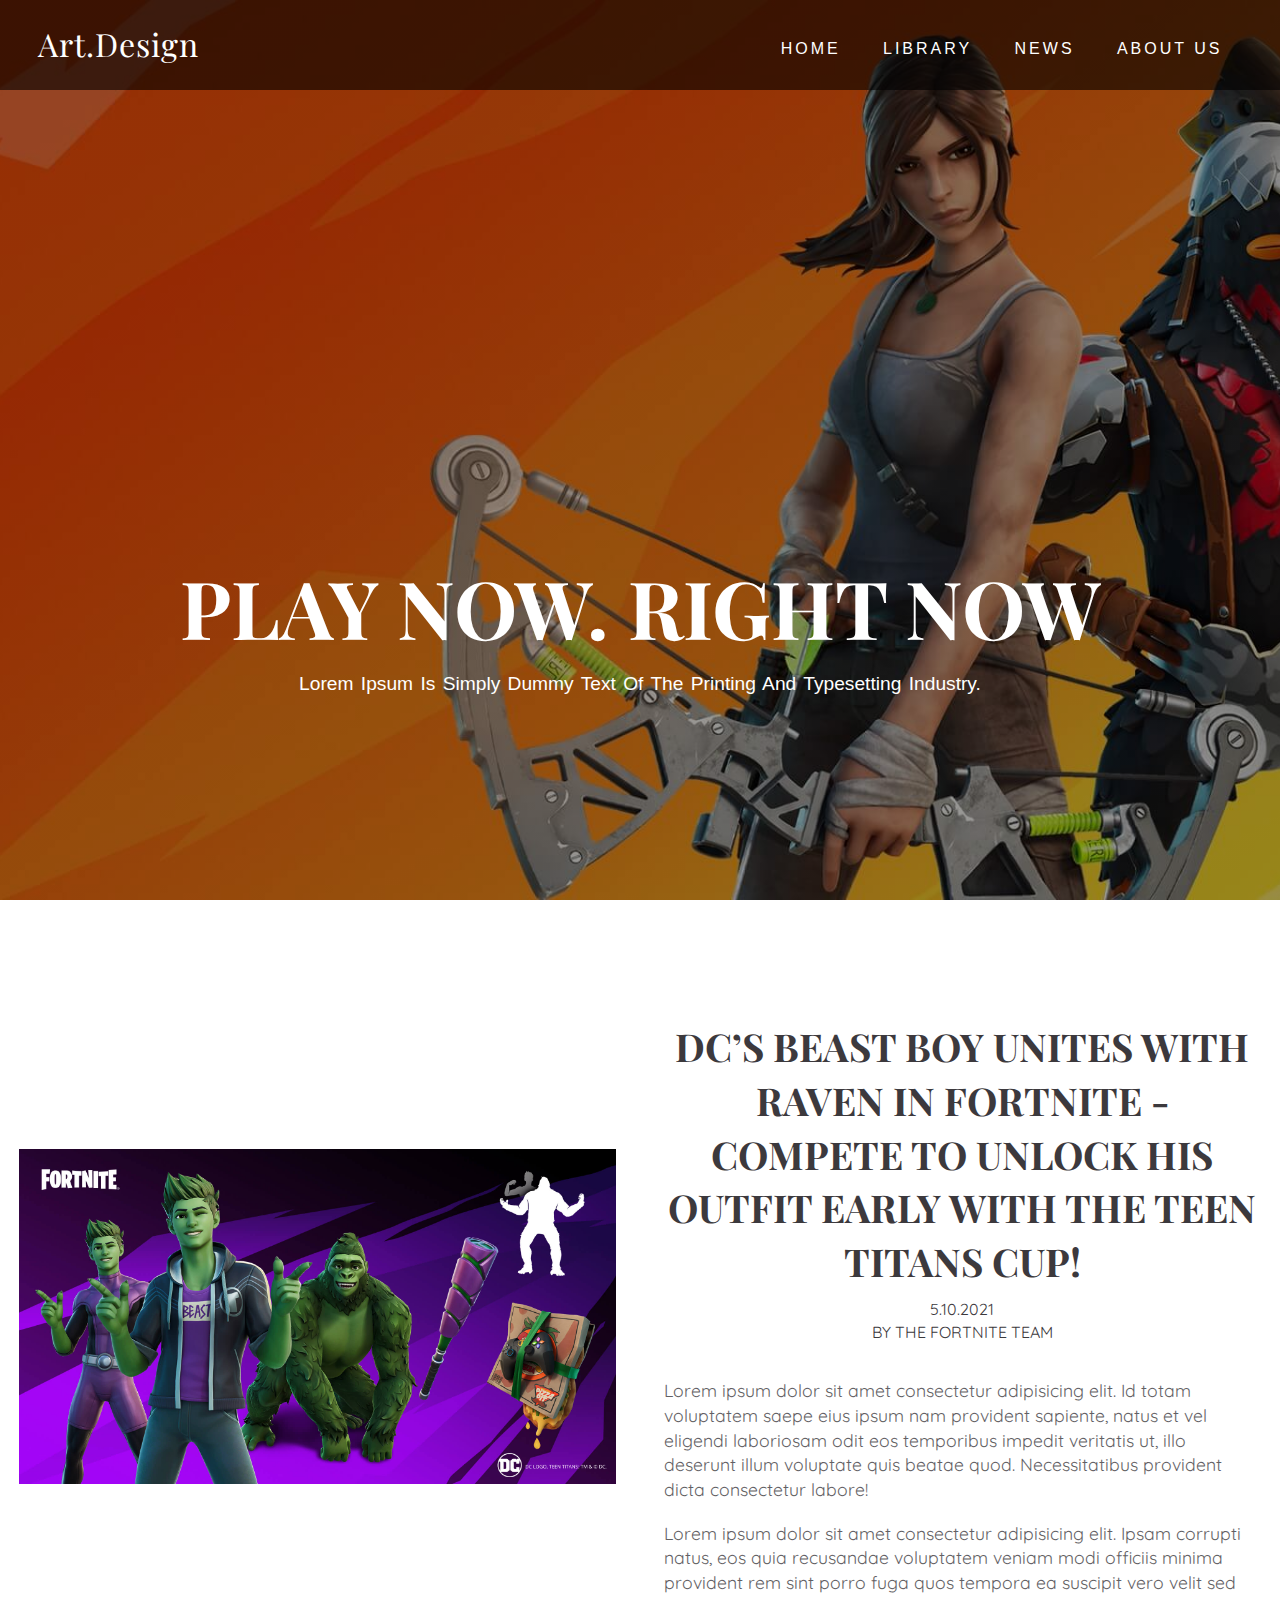
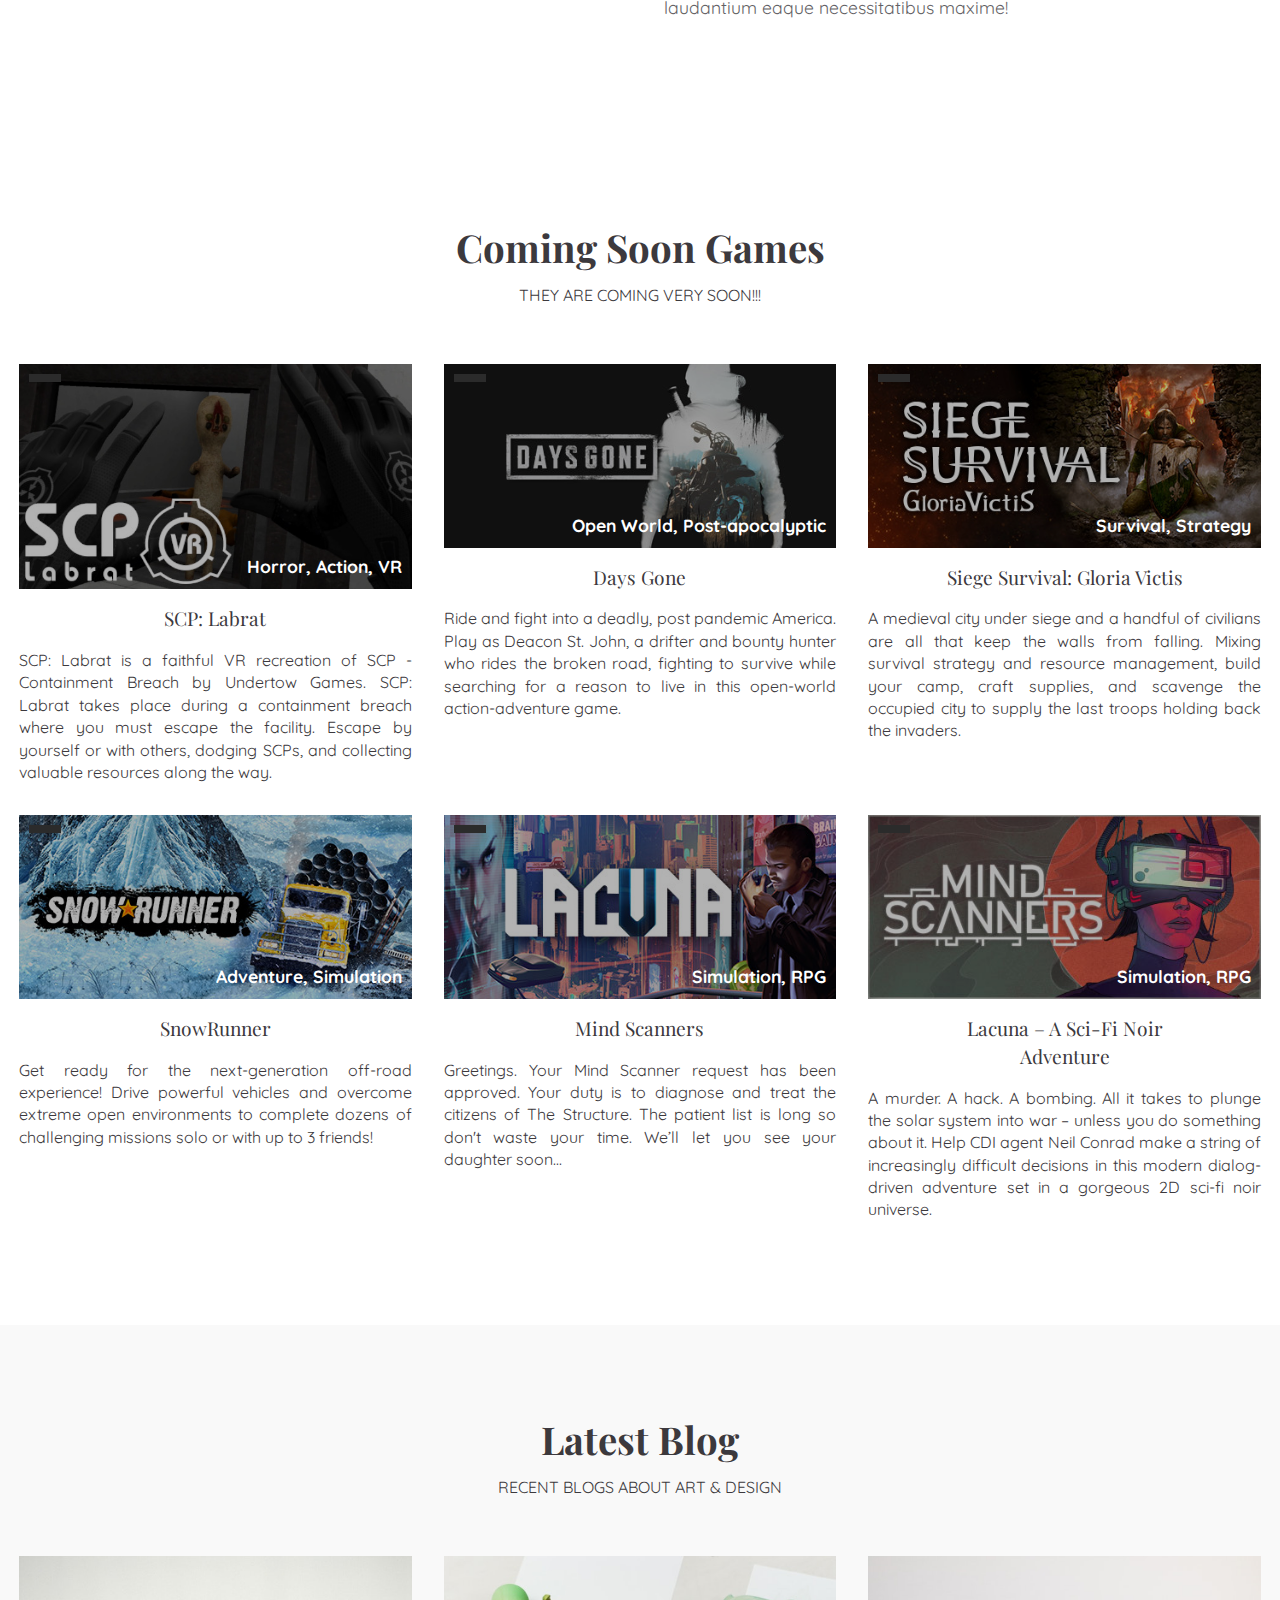
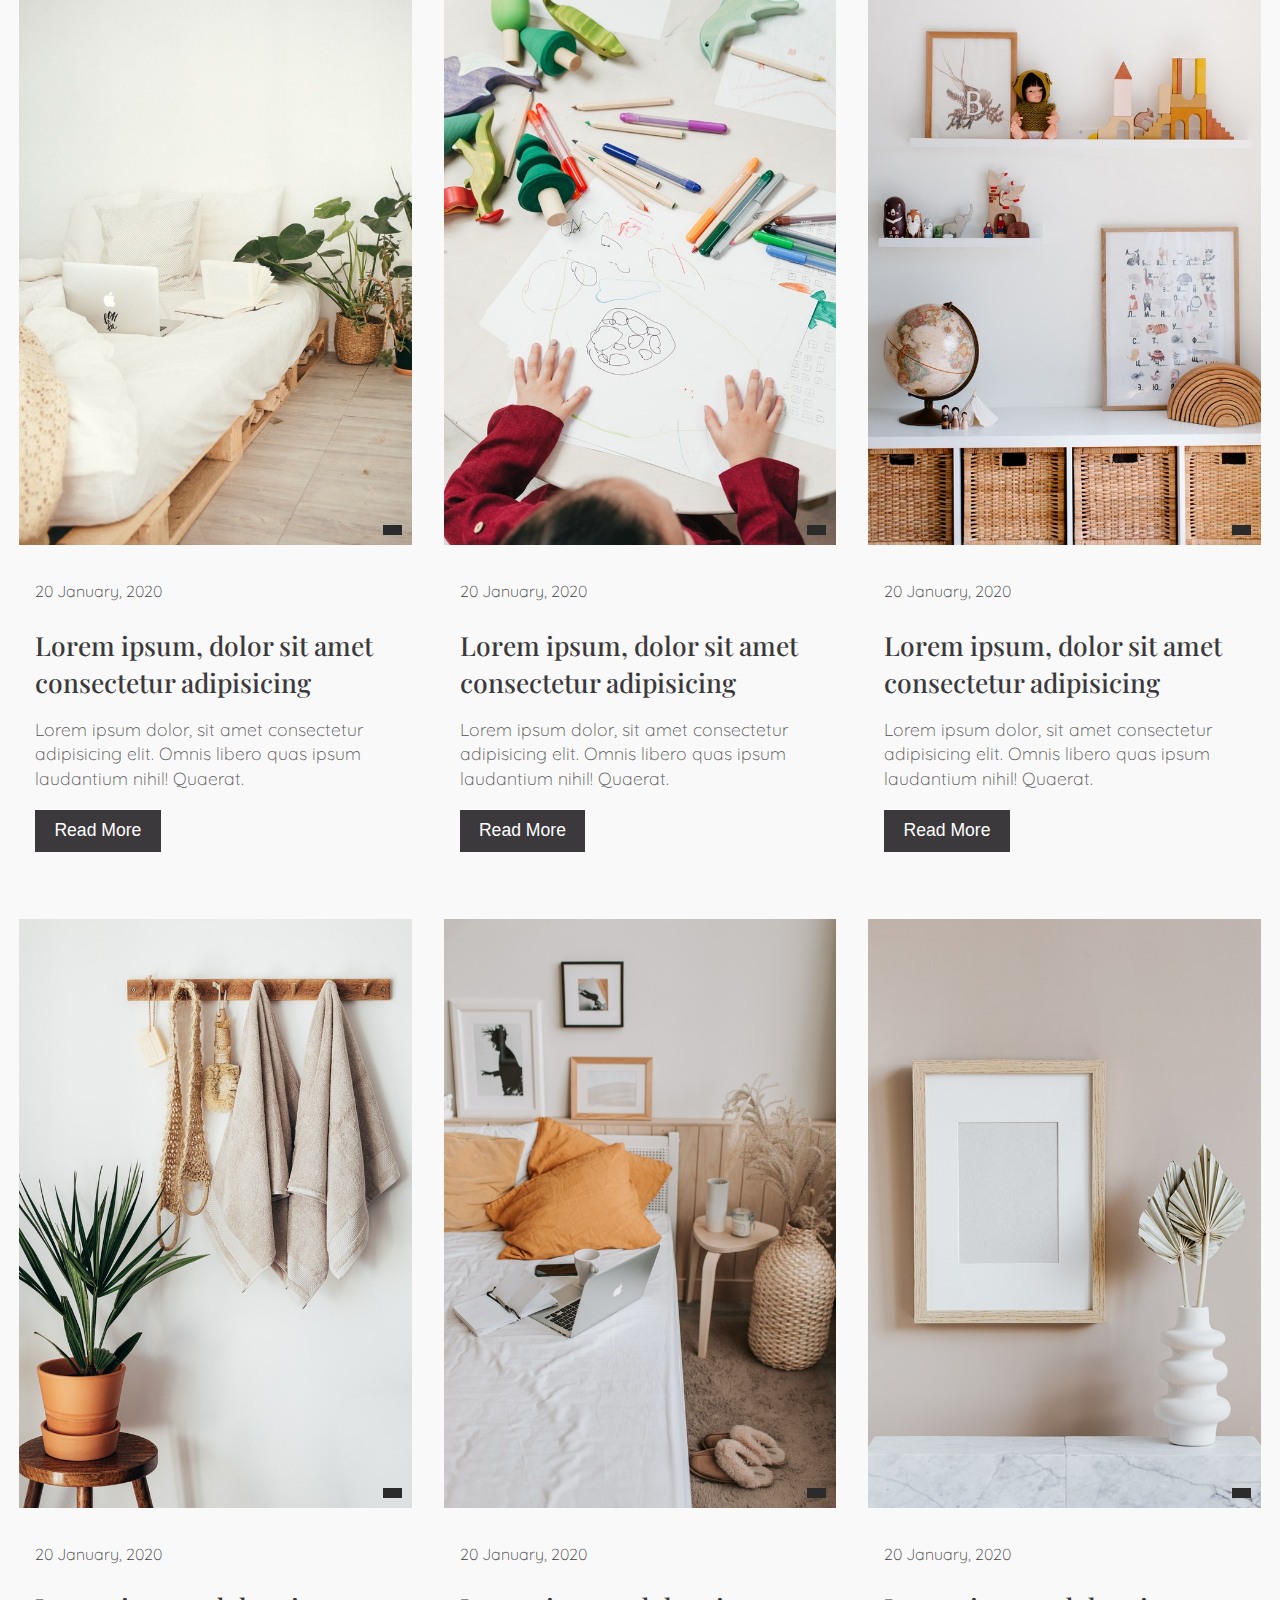
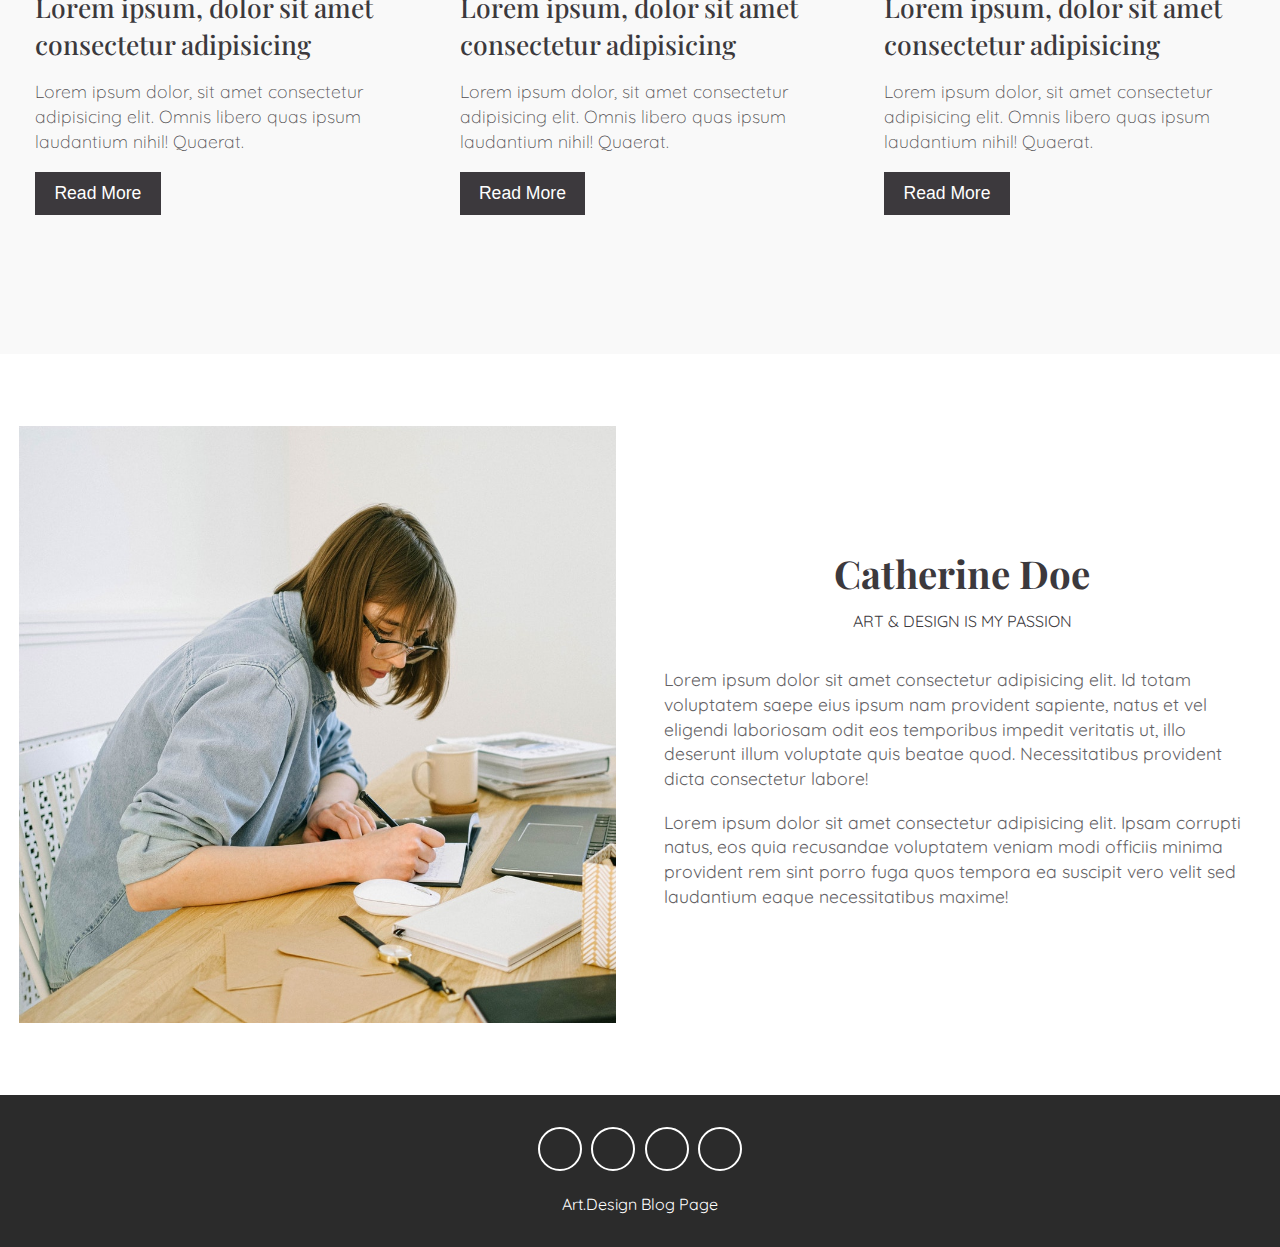
==== index.html @ 9429e2fc "first" ====
<!DOCTYPE html>
<html>

<head>
    <meta charset="utf-8">
    <meta http-equiv="X-UA-Compatible" content="IE=edge">
    <title>STIM - Home Of Gamer</title>
    <meta name="viewport" content="width=device-width, initial-scale=1">
    <!-- Font awesome icon -->
    <link rel="stylesheet" href="https://cdnjs.cloudflare.com/ajax/libs/font-awesome/5.15.1/css/all.min.css" integrity="sha512-+4zCK9k+qNFUR5X+cKL9EIR+ZOhtIloNl9GIKS57V1MyNsYpYcUrUeQc9vNfzsWfV28IaLL3i96P9sdNyeRssA==" crossorigin="anonymous" />
    <link rel="stylesheet" href="css/style.css">
</head>

<body>

    <!-- HEADER START -->
    <header>
        <nav class="navbar">
            <div class="container">
                <a href="index.html" class="navbar-brand">Art.Design</a>
                <div class="navbar-nav">
                    <a href="/index.html">home</a>
                    <a href="/library.html">library</a>
                    <a href="/news.html">news</a>
                    <a href="/aboutus.html">about us</a>
                </div>
            </div>
        </nav>
        <div class="banner">
            <div class="container">
                <h1 class="banner-title">
                    PLAY NOW. RIGHT NOW
                </h1>
                <p>Lorem Ipsum is simply dummy text of the printing and typesetting industry. </p>
                <!-- <form>
                    <input type="text" class="search-input" placeholder="find your food . . .">
                    <button type="submit" class="search-btn">
              <i class = "fas fa-search"></i>
            </button>
                </form> -->
            </div>
        </div>
    </header>
    <!-- HEADER START -->

    <!-- MAIN EVENT START -->
    <section class="about" id="about">
        <div class="container">
            <div class="about-content">
                <div>
                    <img src="assets/images/fortnite1.jpg" alt="">
                </div>
                <div class="about-text">
                    <div class="title">
                        <h2>DC’S BEAST BOY UNITES WITH RAVEN IN FORTNITE - COMPETE TO UNLOCK HIS OUTFIT EARLY WITH THE TEEN TITANS CUP!</h2>
                        <p>5.10.2021 <br> By The Fortnite Team</p>
                    </div>
                    <p>Lorem ipsum dolor sit amet consectetur adipisicing elit. Id totam voluptatem saepe eius ipsum nam provident sapiente, natus et vel eligendi laboriosam odit eos temporibus impedit veritatis ut, illo deserunt illum voluptate quis beatae
                        quod. Necessitatibus provident dicta consectetur labore!</p>
                    <p>Lorem ipsum dolor sit amet consectetur adipisicing elit. Ipsam corrupti natus, eos quia recusandae voluptatem veniam modi officiis minima provident rem sint porro fuga quos tempora ea suscipit vero velit sed laudantium eaque necessitatibus
                        maxime!
                    </p>
                </div>
            </div>
        </div>
    </section>
    <!-- MAIN EVENT END-->


    <!-- design -->
    <section class="design" id="design">
        <div class="container">
            <div class="title">
                <h2>Coming Soon Games</h2>
                <p>They are coming very soon!!!</p>
            </div>

            <div class="design-content">
                <!-- item -->
                <div class="design-item">
                    <div class="design-img">
                        <img src="assets/images/coming1.jpg" alt="">
                        <span> </span>
                        <span>Horror, Action, VR</span>
                    </div>
                    <div class="design-title">
                        <a href="#">SCP: Labrat</a>
                    </div>
                    <div class="design-description">
                        <p>SCP: Labrat is a faithful VR recreation of SCP - Containment Breach by Undertow Games. SCP: Labrat takes place during a containment breach where you must escape the facility. Escape by yourself or with others, dodging SCPs, and
                            collecting valuable resources along the way.</p>
                    </div>
                </div>
                <!-- end of item -->
                <!-- item -->
                <div class="design-item">
                    <div class="design-img">
                        <img src="assets/images/coming2.jpg" alt="">
                        <span></span>
                        <span>Open World, Post-apocalyptic</span>
                    </div>
                    <div class="design-title">
                        <a href="#">Days Gone</a>
                    </div>
                    <div class="design-description">
                        <p>Ride and fight into a deadly, post pandemic America. Play as Deacon St. John, a drifter and bounty hunter who rides the broken road, fighting to survive while searching for a reason to live in this open-world action-adventure game.</p>
                    </div>
                </div>
                <!-- end of item -->
                <!-- item -->
                <div class="design-item">
                    <div class="design-img">
                        <img src="assets/images/coming3.jpg" alt="">
                        <span></span>
                        <span>Survival, Strategy</span>
                    </div>
                    <div class="design-title">
                        <a href="#">Siege Survival: Gloria Victis</a>
                    </div>
                    <div class="design-description">
                        <p>A medieval city under siege and a handful of civilians are all that keep the walls from falling. Mixing survival strategy and resource management, build your camp, craft supplies, and scavenge the occupied city to supply the last
                            troops holding back the invaders.</p>
                    </div>
                </div>
                <!-- end of item -->
                <!-- item -->
                <div class="design-item">
                    <div class="design-img">
                        <img src="assets/images/coming4.jpg" alt="">
                        <span></span>
                        <span>Adventure, Simulation</span>
                    </div>
                    <div class="design-title">
                        <a href="#">SnowRunner</a>
                    </div>
                    <div class="design-description">
                        <p>Get ready for the next-generation off-road experience! Drive powerful vehicles and overcome extreme open environments to complete dozens of challenging missions solo or with up to 3 friends!</p>
                    </div>
                </div>
                <!-- end of item -->
                <!-- item -->
                <div class="design-item">
                    <div class="design-img">
                        <img src="assets/images/coming5.jpg" alt="">
                        <span></span>
                        <span>Simulation, RPG</span>
                    </div>
                    <div class="design-title">
                        <a href="#">Mind Scanners</a>
                    </div>
                    <div class="design-description">
                        <p>Greetings. Your Mind Scanner request has been approved. Your duty is to diagnose and treat the citizens of The Structure. The patient list is long so don't waste your time. We’ll let you see your daughter soon...</p>
                    </div>
                </div>
                <!-- end of item -->
                <!-- item -->
                <div class="design-item">
                    <div class="design-img">
                        <img src="assets/images/coming6.jpg" alt="">
                        <span></span>
                        <span>Simulation, RPG</span>
                    </div>
                    <div class="design-title">
                        <a href="#">Lacuna – A Sci-Fi Noir Adventure</a>
                    </div>
                    <div class="design-description">
                        <p>
                            A murder. A hack. A bombing. All it takes to plunge the solar system into war – unless you do something about it. Help CDI agent Neil Conrad make a string of increasingly difficult decisions in this modern dialog-driven adventure set in a gorgeous 2D
                            sci-fi noir universe.
                        </p>
                    </div>
                </div>
                <!-- end of item -->
            </div>
        </div>
    </section>
    <!-- end of design -->


    <!-- blog -->
    <section class="blog" id="blog">
        <div class="container">
            <div class="title">
                <h2>Latest Blog</h2>
                <p>recent blogs about art & design</p>
            </div>
            <div class="blog-content">
                <!-- item -->
                <div class="blog-item">
                    <div class="blog-img">
                        <img src="assets/images/blog-p-1.jpg" alt="">
                        <span><i class = "far fa-heart"></i></span>
                    </div>
                    <div class="blog-text">
                        <span>20 January, 2020</span>
                        <h2>Lorem ipsum, dolor sit amet consectetur adipisicing</h2>
                        <p>Lorem ipsum dolor, sit amet consectetur adipisicing elit. Omnis libero quas ipsum laudantium nihil! Quaerat.</p>
                        <a href="#">Read More</a>
                    </div>
                </div>
                <!-- end of item -->
                <!-- item -->
                <div class="blog-item">
                    <div class="blog-img">
                        <img src="assets/images/blog-p-2.jpg" alt="">
                        <span><i class = "far fa-heart"></i></span>
                    </div>
                    <div class="blog-text">
                        <span>20 January, 2020</span>
                        <h2>Lorem ipsum, dolor sit amet consectetur adipisicing</h2>
                        <p>Lorem ipsum dolor, sit amet consectetur adipisicing elit. Omnis libero quas ipsum laudantium nihil! Quaerat.</p>
                        <a href="#">Read More</a>
                    </div>
                </div>
                <!-- end of item -->
                <!-- item -->
                <div class="blog-item">
                    <div class="blog-img">
                        <img src="assets/images/blog-p-3.jpg" alt="">
                        <span><i class = "far fa-heart"></i></span>
                    </div>
                    <div class="blog-text">
                        <span>20 January, 2020</span>
                        <h2>Lorem ipsum, dolor sit amet consectetur adipisicing</h2>
                        <p>Lorem ipsum dolor, sit amet consectetur adipisicing elit. Omnis libero quas ipsum laudantium nihil! Quaerat.</p>
                        <a href="#">Read More</a>
                    </div>
                </div>
                <!-- end of item -->
                <!-- item -->
                <div class="blog-item">
                    <div class="blog-img">
                        <img src="assets/images/blog-p-4.jpg" alt="">
                        <span><i class = "far fa-heart"></i></span>
                    </div>
                    <div class="blog-text">
                        <span>20 January, 2020</span>
                        <h2>Lorem ipsum, dolor sit amet consectetur adipisicing</h2>
                        <p>Lorem ipsum dolor, sit amet consectetur adipisicing elit. Omnis libero quas ipsum laudantium nihil! Quaerat.</p>
                        <a href="#">Read More</a>
                    </div>
                </div>
                <!-- end of item -->
                <!-- item -->
                <div class="blog-item">
                    <div class="blog-img">
                        <img src="assets/images/blog-p-5.jpg" alt="">
                        <span><i class = "far fa-heart"></i></span>
                    </div>
                    <div class="blog-text">
                        <span>20 January, 2020</span>
                        <h2>Lorem ipsum, dolor sit amet consectetur adipisicing</h2>
                        <p>Lorem ipsum dolor, sit amet consectetur adipisicing elit. Omnis libero quas ipsum laudantium nihil! Quaerat.</p>
                        <a href="#">Read More</a>
                    </div>
                </div>
                <!-- end of item -->
                <!-- item -->
                <div class="blog-item">
                    <div class="blog-img">
                        <img src="assets/images/blog-p-6.jpg" alt="">
                        <span><i class = "far fa-heart"></i></span>
                    </div>
                    <div class="blog-text">
                        <span>20 January, 2020</span>
                        <h2>Lorem ipsum, dolor sit amet consectetur adipisicing</h2>
                        <p>Lorem ipsum dolor, sit amet consectetur adipisicing elit. Omnis libero quas ipsum laudantium nihil! Quaerat.</p>
                        <a href="#">Read More</a>
                    </div>
                </div>
                <!-- end of item -->
            </div>
        </div>
    </section>
    <!-- end of blog -->

    <!-- about -->
    <section class="about" id="about">
        <div class="container">
            <div class="about-content">
                <div>
                    <img src="assets/images/about-bg.jpg" alt="">
                </div>
                <div class="about-text">
                    <div class="title">
                        <h2>Catherine Doe</h2>
                        <p>art & design is my passion</p>
                    </div>
                    <p>Lorem ipsum dolor sit amet consectetur adipisicing elit. Id totam voluptatem saepe eius ipsum nam provident sapiente, natus et vel eligendi laboriosam odit eos temporibus impedit veritatis ut, illo deserunt illum voluptate quis beatae
                        quod. Necessitatibus provident dicta consectetur labore!</p>
                    <p>Lorem ipsum dolor sit amet consectetur adipisicing elit. Ipsam corrupti natus, eos quia recusandae voluptatem veniam modi officiis minima provident rem sint porro fuga quos tempora ea suscipit vero velit sed laudantium eaque necessitatibus
                        maxime!
                    </p>
                </div>
            </div>
        </div>
    </section>
    <!-- end of about -->

    <!-- footer -->
    <footer>
        <div class="social-links">
            <a href="#"><i class = "fab fa-facebook-f"></i></a>
            <a href="#"><i class = "fab fa-twitter"></i></a>
            <a href="#"><i class = "fab fa-instagram"></i></a>
            <a href="#"><i class = "fab fa-pinterest"></i></a>
        </div>
        <span>Art.Design Blog Page</span>
    </footer>
    <!-- end of footer -->


</body>

</html>
---- css/style.css ----
@import url('https://fonts.googleapis.com/css2?family=Playfair+Display:wght@500;600;700;800;900&family=Quicksand:wght@300;400;500;600;700&display=swap');
:root {
    --Playfair: 'Playfair Display', serif;
    --Quicksand: 'Quicksand', sans-serif;
    --Roboto: 'Roboto', sans-serif;
    --dark: #3c393d;
    --exDark: #2b2b2b;
}

* {
    padding: 0;
    margin: 0;
    font-family: var(--Quicksand);
}

body {
    line-height: 1.4;
    color: var(--dark);
}

img {
    width: 100%;
    display: block;
}

.container {
    max-width: 1320px;
    margin: 0 auto;
    padding: 0 1.2rem;
}


/* header */

header {
    min-height: 100vh;
    background: linear-gradient(rgba(0, 0, 0, 0.4), rgba(0, 0, 0, 0.4)), url(/assets/images/battlepass.jpg) center/cover no-repeat fixed;
    display: flex;
    flex-direction: column;
    justify-content: stretch;
}

.navbar {
    background: rgba(0, 0, 0, 0.6);
    padding: 1.2rem;
}

.navbar-brand {
    color: #fff;
    font-size: 2rem;
    display: block;
    text-align: center;
    text-decoration: none;
    font-family: var(--Playfair);
    letter-spacing: 1px;
}

.navbar-nav {
    padding: 0.8rem 0 0.2rem 0;
    text-align: center;
}

.navbar-nav a {
    text-transform: uppercase;
    font-family: var(--Roboto);
    letter-spacing: 1px;
    font-weight: 500;
    color: #fff;
    text-decoration: none;
    display: inline-block;
    padding: 0.4rem 0.1rem;
    letter-spacing: 3px;
    transition: opacity 0.5s ease;
}

.navbar-nav a:hover {
    opacity: 0.7;
}

.banner {
    flex: 1;
    display: flex;
    align-items: center;
    justify-content: center;
    text-align: center;
    color: #fff;
    padding: 300px 0 0 0;
}

.banner-title {
    font-size: 3rem;
    font-family: var(--Playfair);
    line-height: 1.2;
}

.banner-title span {
    font-family: var(--Playfair);
    color: var(--exDark);
}

.banner p {
    padding: 1rem 0 2rem 0;
    font-size: 1.2rem;
    text-transform: capitalize;
    font-family: var(--Roboto);
    font-weight: 300;
    word-spacing: 2px;
}

.banner form {
    background: #fff;
    border-radius: 2rem;
    padding: 0.6rem 1rem;
    display: flex;
    justify-content: space-between;
}

.search-input {
    font-family: var(--Roboto);
    font-size: 1.1rem;
    width: 100%;
    outline: 0;
    padding: 0.6rem 0;
    border: none;
}

.search-input::placeholder {
    text-transform: capitalize;
}

.search-btn {
    width: 40px;
    font-size: 1.1rem;
    color: var(--dark);
    border: none;
    background: transparent;
    outline: 0;
    cursor: pointer;
}


/* design */

.design {
    padding: 4.5rem 0;
}

.title {
    text-align: center;
    padding: 1rem 0;
}

.title h2 {
    font-family: var(--Playfair);
    font-size: 2.4rem;
}

.title p {
    text-transform: uppercase;
    padding: 0.6rem 0;
}

.design-content {
    margin: 2rem 0;
}

.design-item {
    cursor: pointer;
    margin: 1.5rem 0;
}

.design-img {
    position: relative;
    overflow: hidden;
}

.design-img::after {
    position: absolute;
    content: "";
    top: 0;
    left: 0;
    width: 100%;
    height: 100%;
    background: rgba(0, 0, 0, 0.3);
}

.design-img img {
    transition: all 0.5s ease;
}

.design-item:hover img {
    transform: scale(1.2);
}

.design-img span:first-of-type {
    position: absolute;
    z-index: 1;
    top: 10px;
    left: 10px;
    background: var(--exDark);
    color: #fff;
    padding: 0.25rem 1rem;
}

.design-img span:last-of-type {
    position: absolute;
    z-index: 1;
    bottom: 10px;
    right: 10px;
    color: #fff;
    font-weight: 700;
    font-size: 1.1rem;
}

.design-title {
    padding: 1rem;
    font-size: 1.2rem;
    text-align: center;
    width: 70%;
    margin: 0 auto;
}

.design-title a {
    color: var(--dark);
    text-decoration: none;
    text-transform: capitalize;
    font-family: var(--Playfair);
}

.design-description {
    text-align: justify;
}


/* blog */

.blog {
    background: #f9f9f9;
    padding: 4.5rem 0;
}

.blog-content {
    margin: 2rem 0;
}

.blog-img {
    position: relative;
}

.blog-img span {
    position: absolute;
    bottom: 10px;
    right: 10px;
    background: var(--exDark);
    color: #fff;
    font-size: 1.4rem;
    padding: 0.3rem 0.6rem;
}

.blog-text {
    margin: 2.2rem 0;
    padding: 0 1rem;
}

.blog-text span {
    font-weight: 300;
    display: block;
    padding-bottom: 0.5rem;
}

.blog-text h2 {
    font-family: var(--Playfair);
    padding: 1rem 0;
    font-size: 1.65rem;
    font-weight: 500;
}

.blog-text p {
    font-weight: 300;
    font-size: 1.1rem;
    opacity: 0.9;
    padding-bottom: 1.2rem;
}

.blog-text a {
    font-family: var(--Roboto);
    font-size: 1.1rem;
    text-decoration: none;
    color: var(--dark);
    display: inline-block;
    background: var(--dark);
    color: #fff;
    padding: 0.55rem 1.2rem;
    transition: all 0.5s ease;
}

.blog-text a:hover {
    background: var(--exDark);
}


/* about */

.about {
    padding: 4.5rem 0;
}

.about-text {
    margin: 2rem 0;
}

.about-text>p {
    font-size: 1.1rem;
    padding: 0.6rem 0;
    opacity: 0.8;
}


/* footer */

footer {
    background: var(--exDark);
    color: #fff;
    text-align: center;
    padding: 2rem 0;
}

.social-links {
    display: flex;
    justify-content: center;
    margin-bottom: 1.4rem;
}

.social-links a {
    border: 2px solid #fff;
    color: #fff;
    display: block;
    width: 40px;
    height: 40px;
    display: flex;
    justify-content: center;
    align-items: center;
    border-radius: 50%;
    text-decoration: none;
    margin: 0 0.3rem;
    transition: all 0.5s ease;
}

.social-links a:hover {
    background: #fff;
    color: var(--exDark);
}

.footer span {
    margin-top: 1rem;
    display: block;
    font-family: var(--Playfair);
    letter-spacing: 2px;
}


/* Media Queries */

@media screen and (min-width: 540px) {
    .navbar-nav a {
        padding-right: 1.2rem;
        padding-left: 1.2rem;
    }
    .banner-title {
        font-size: 5rem;
    }
    .banner form {
        margin-top: 1.4rem;
        width: 80%;
        margin-left: auto;
        margin-right: auto;
    }
}

@media screen and (min-width: 768px) {
    .navbar .container {
        display: flex;
        align-items: center;
        justify-content: space-between;
    }
    .search-input {
        padding: 0.8rem 0;
    }
    .design-content {
        display: grid;
        grid-template-columns: repeat(2, 1fr);
        gap: 2rem;
    }
    .design-item {
        margin: 0;
    }
    .blog-content {
        display: grid;
        grid-template-columns: repeat(2, 1fr);
        gap: 2rem;
    }
}

@media screen and (min-width: 992px) {
    .blog-content {
        grid-template-columns: repeat(3, 1fr);
    }
    .about-content {
        display: grid;
        grid-template-columns: repeat(2, 1fr);
        column-gap: 3rem;
        align-items: center;
    }
}

@media screen and (min-width: 1200px) {
    .design-content {
        grid-template-columns: repeat(3, 1fr);
    }
}
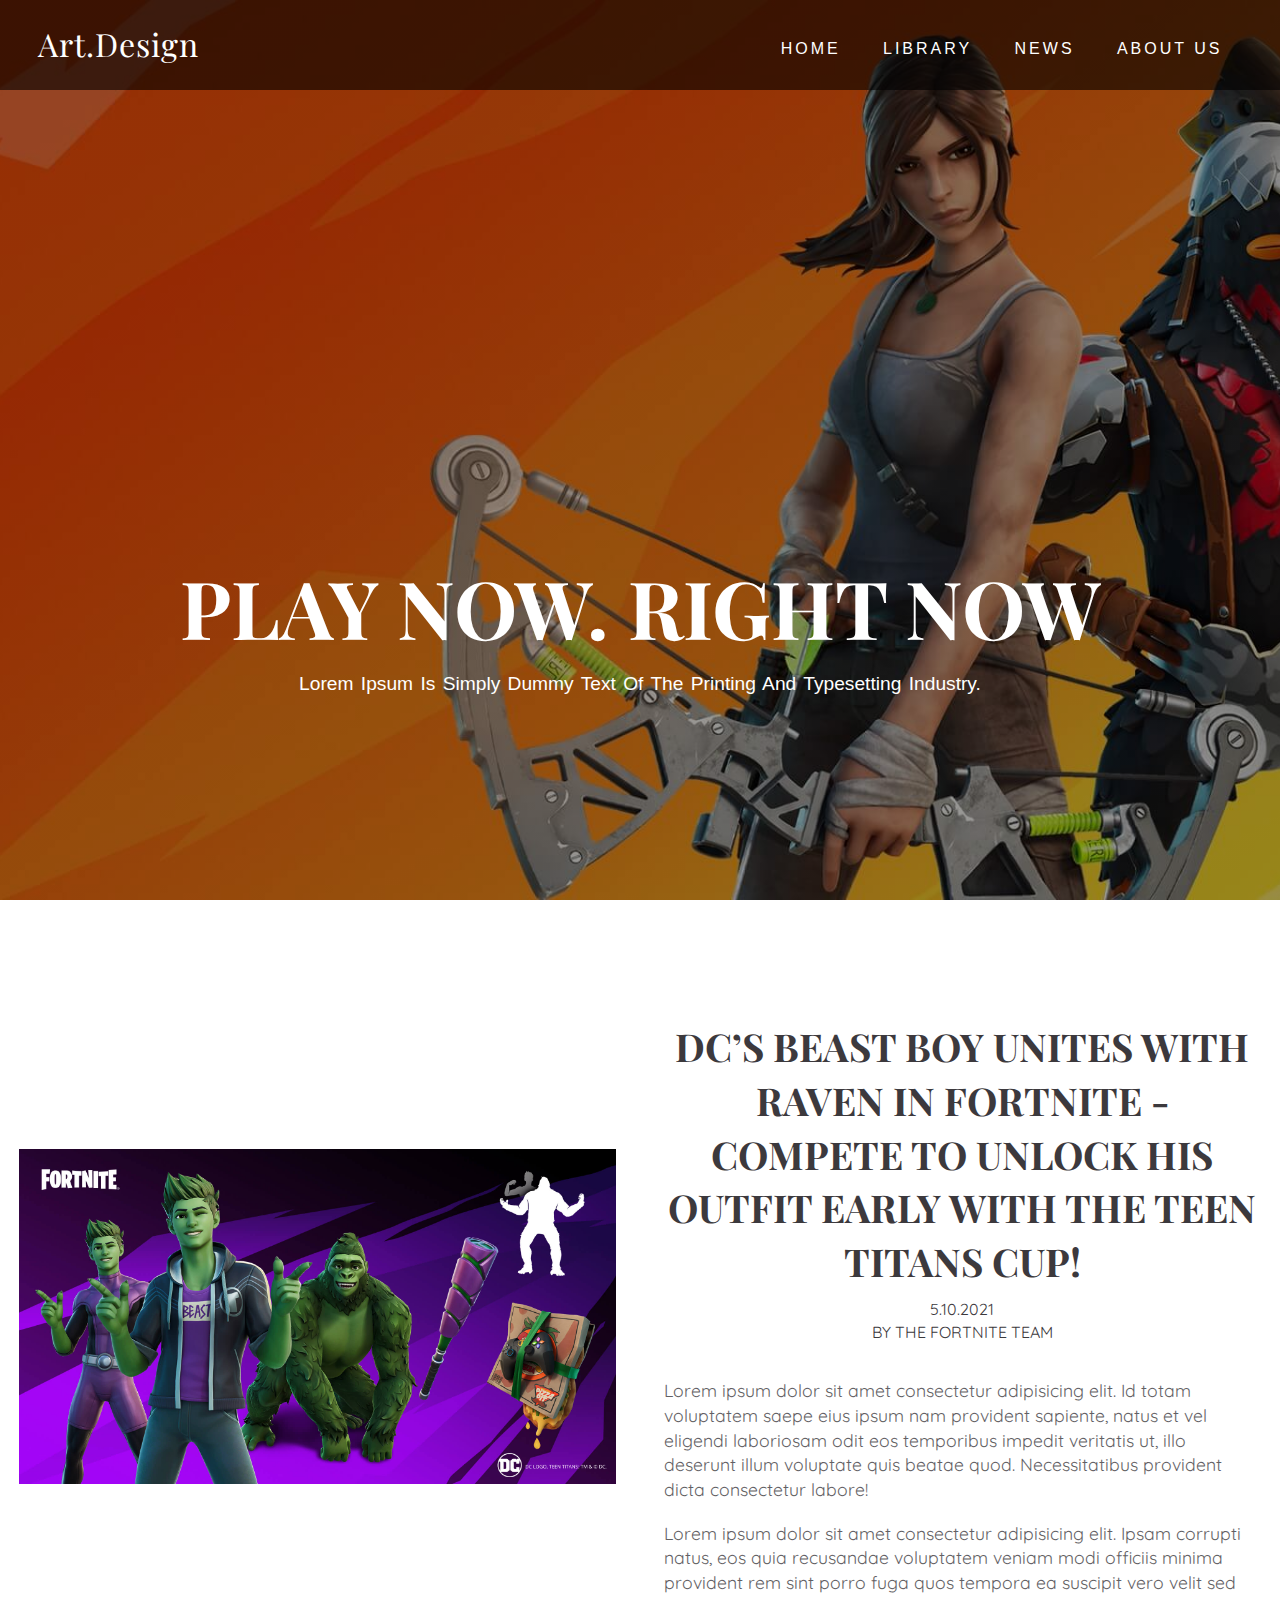
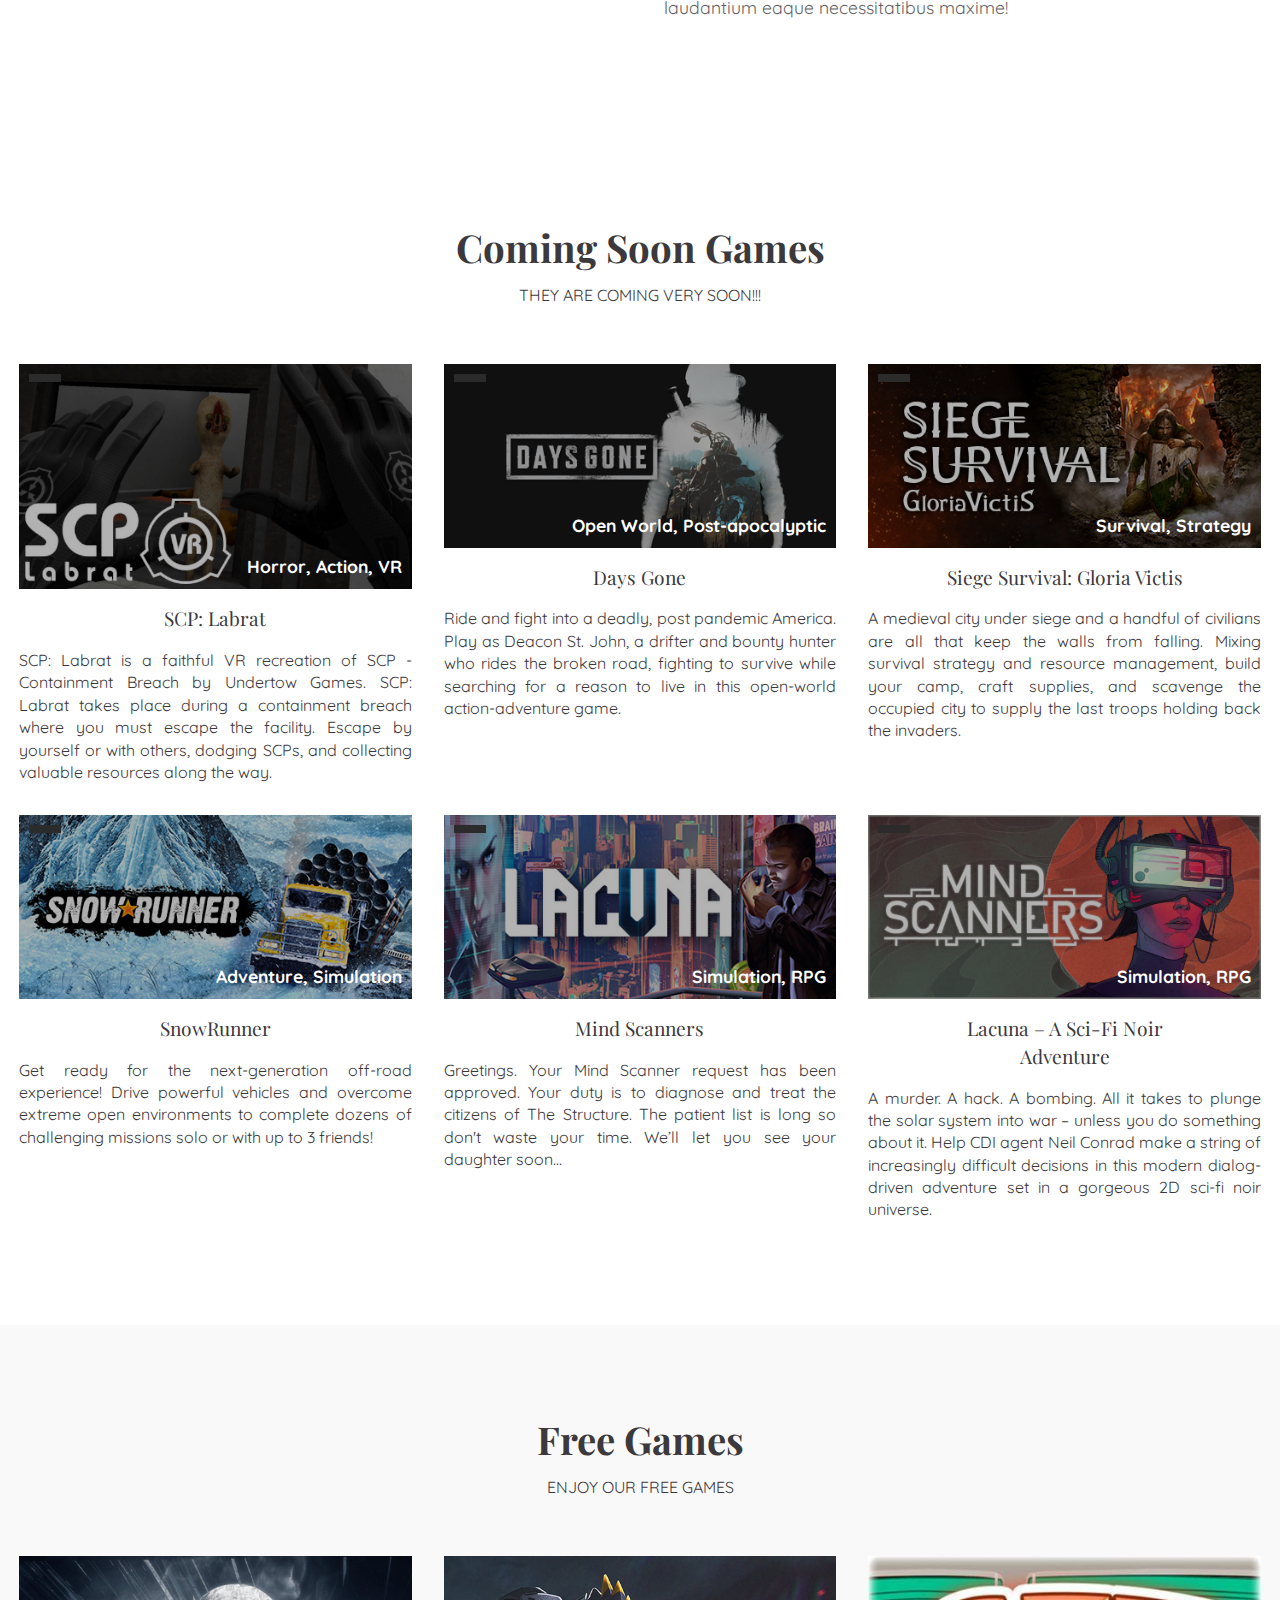
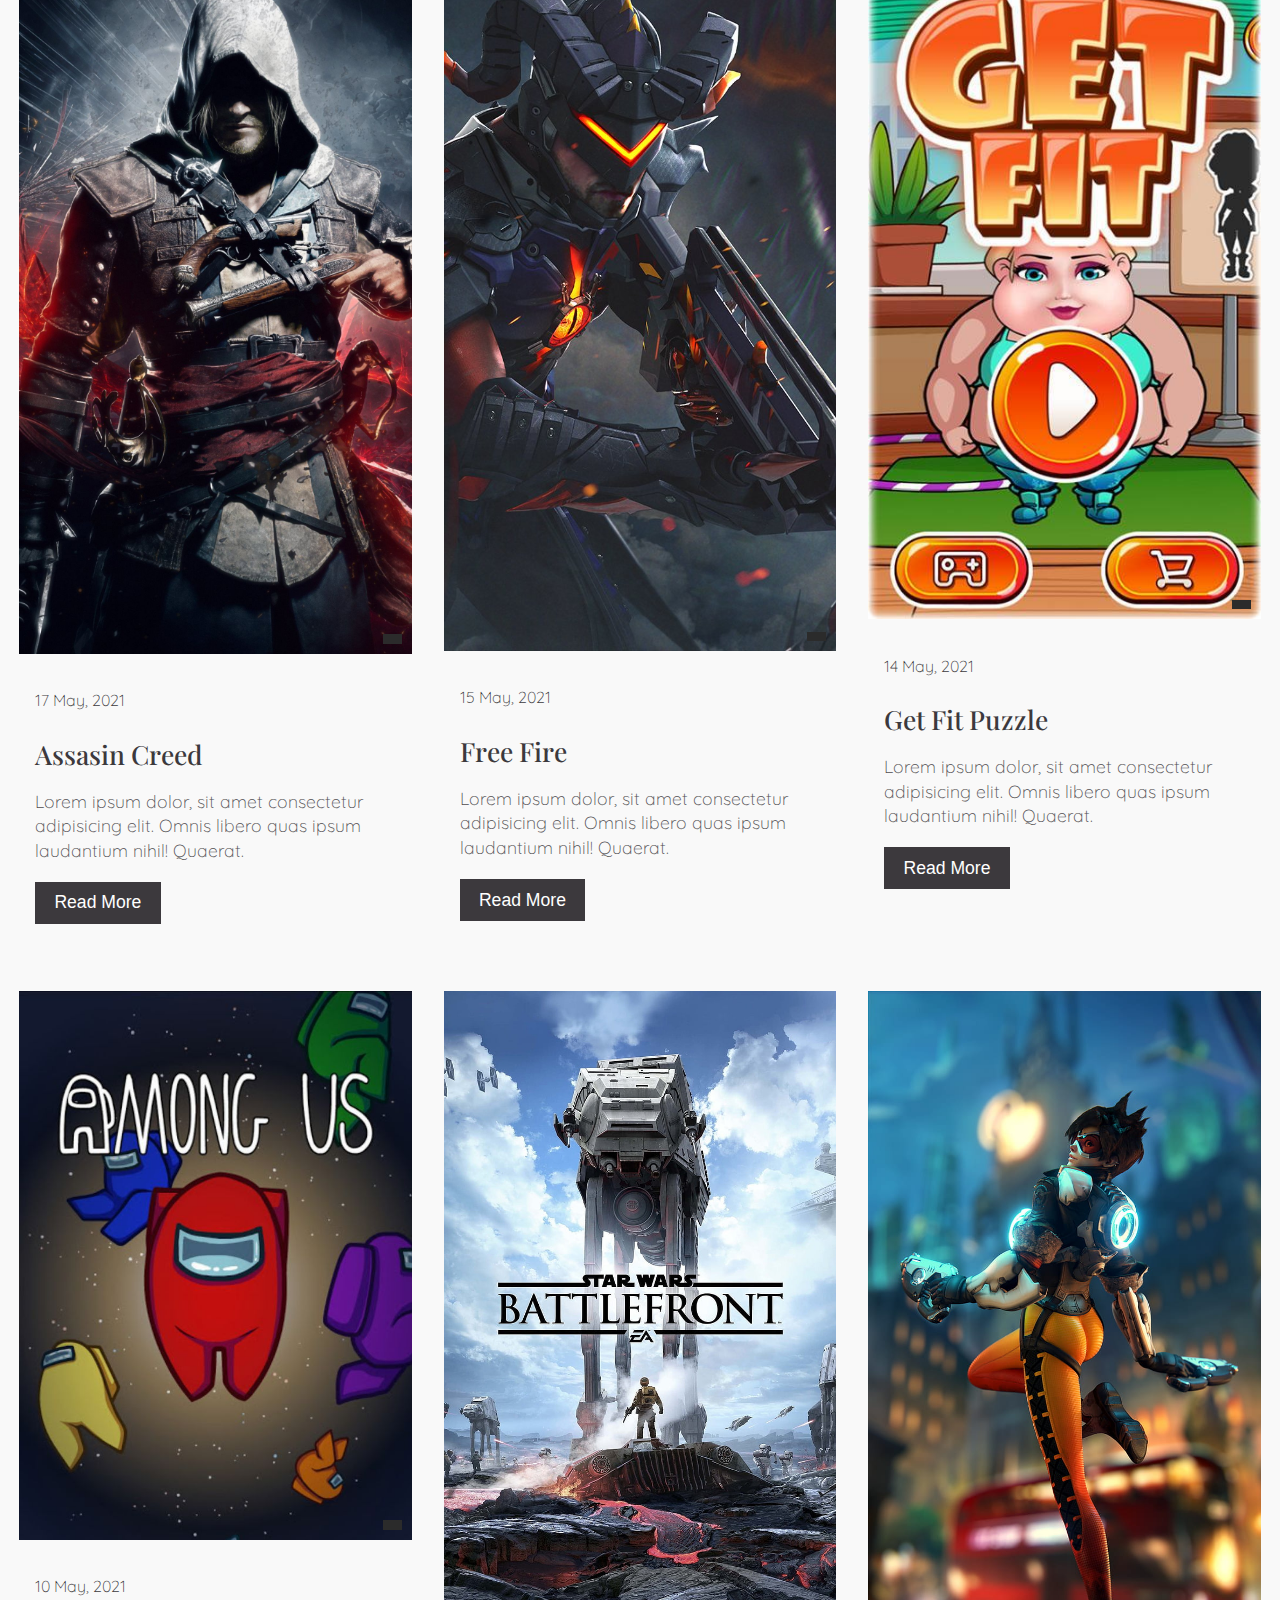
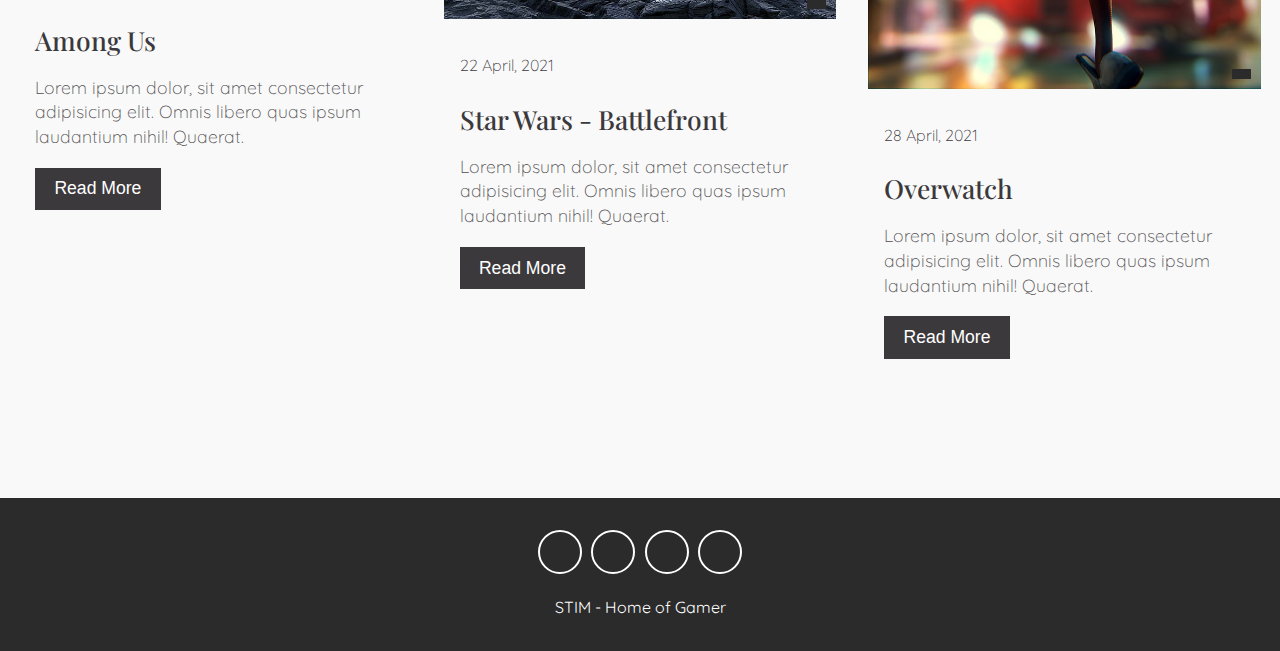
==== commit 56c96057: "second" ====
--- a/index.html
+++ b/index.html
@@ -177,93 +177,93 @@
     <!-- end of design -->
 
 
-    <!-- blog -->
+    <!-- BLOG START -->
     <section class="blog" id="blog">
         <div class="container">
             <div class="title">
-                <h2>Latest Blog</h2>
-                <p>recent blogs about art & design</p>
+                <h2>Free Games</h2>
+                <p>Enjoy Our Free Games</p>
             </div>
             <div class="blog-content">
                 <!-- item -->
                 <div class="blog-item">
                     <div class="blog-img">
-                        <img src="assets/images/blog-p-1.jpg" alt="">
-                        <span><i class = "far fa-heart"></i></span>
-                    </div>
-                    <div class="blog-text">
-                        <span>20 January, 2020</span>
-                        <h2>Lorem ipsum, dolor sit amet consectetur adipisicing</h2>
-                        <p>Lorem ipsum dolor, sit amet consectetur adipisicing elit. Omnis libero quas ipsum laudantium nihil! Quaerat.</p>
-                        <a href="#">Read More</a>
-                    </div>
-                </div>
-                <!-- end of item -->
-                <!-- item -->
-                <div class="blog-item">
-                    <div class="blog-img">
-                        <img src="assets/images/blog-p-2.jpg" alt="">
-                        <span><i class = "far fa-heart"></i></span>
-                    </div>
-                    <div class="blog-text">
-                        <span>20 January, 2020</span>
-                        <h2>Lorem ipsum, dolor sit amet consectetur adipisicing</h2>
-                        <p>Lorem ipsum dolor, sit amet consectetur adipisicing elit. Omnis libero quas ipsum laudantium nihil! Quaerat.</p>
-                        <a href="#">Read More</a>
-                    </div>
-                </div>
-                <!-- end of item -->
-                <!-- item -->
-                <div class="blog-item">
-                    <div class="blog-img">
-                        <img src="assets/images/blog-p-3.jpg" alt="">
-                        <span><i class = "far fa-heart"></i></span>
-                    </div>
-                    <div class="blog-text">
-                        <span>20 January, 2020</span>
-                        <h2>Lorem ipsum, dolor sit amet consectetur adipisicing</h2>
-                        <p>Lorem ipsum dolor, sit amet consectetur adipisicing elit. Omnis libero quas ipsum laudantium nihil! Quaerat.</p>
-                        <a href="#">Read More</a>
-                    </div>
-                </div>
-                <!-- end of item -->
-                <!-- item -->
-                <div class="blog-item">
-                    <div class="blog-img">
-                        <img src="assets/images/blog-p-4.jpg" alt="">
-                        <span><i class = "far fa-heart"></i></span>
-                    </div>
-                    <div class="blog-text">
-                        <span>20 January, 2020</span>
-                        <h2>Lorem ipsum, dolor sit amet consectetur adipisicing</h2>
-                        <p>Lorem ipsum dolor, sit amet consectetur adipisicing elit. Omnis libero quas ipsum laudantium nihil! Quaerat.</p>
-                        <a href="#">Read More</a>
-                    </div>
-                </div>
-                <!-- end of item -->
-                <!-- item -->
-                <div class="blog-item">
-                    <div class="blog-img">
-                        <img src="assets/images/blog-p-5.jpg" alt="">
-                        <span><i class = "far fa-heart"></i></span>
-                    </div>
-                    <div class="blog-text">
-                        <span>20 January, 2020</span>
-                        <h2>Lorem ipsum, dolor sit amet consectetur adipisicing</h2>
-                        <p>Lorem ipsum dolor, sit amet consectetur adipisicing elit. Omnis libero quas ipsum laudantium nihil! Quaerat.</p>
-                        <a href="#">Read More</a>
-                    </div>
-                </div>
-                <!-- end of item -->
-                <!-- item -->
-                <div class="blog-item">
-                    <div class="blog-img">
-                        <img src="assets/images/blog-p-6.jpg" alt="">
-                        <span><i class = "far fa-heart"></i></span>
-                    </div>
-                    <div class="blog-text">
-                        <span>20 January, 2020</span>
-                        <h2>Lorem ipsum, dolor sit amet consectetur adipisicing</h2>
+                        <img src="assets/images/Free1.jpg" alt="">
+                        <span><i class = "far fa-heart"></i></span>
+                    </div>
+                    <div class="blog-text">
+                        <span>17 May, 2021</span>
+                        <h2>Assasin Creed</h2>
+                        <p>Lorem ipsum dolor, sit amet consectetur adipisicing elit. Omnis libero quas ipsum laudantium nihil! Quaerat.</p>
+                        <a href="#">Read More</a>
+                    </div>
+                </div>
+                <!-- end of item -->
+                <!-- item -->
+                <div class="blog-item">
+                    <div class="blog-img">
+                        <img src="assets/images/free2-garena.jpg" alt="">
+                        <span><i class = "far fa-heart"></i></span>
+                    </div>
+                    <div class="blog-text">
+                        <span>15 May, 2021</span>
+                        <h2>Free Fire</h2>
+                        <p>Lorem ipsum dolor, sit amet consectetur adipisicing elit. Omnis libero quas ipsum laudantium nihil! Quaerat.</p>
+                        <a href="#">Read More</a>
+                    </div>
+                </div>
+                <!-- end of item -->
+                <!-- item -->
+                <div class="blog-item">
+                    <div class="blog-img">
+                        <img src="assets/images/free3.jpg" alt="">
+                        <span><i class = "far fa-heart"></i></span>
+                    </div>
+                    <div class="blog-text">
+                        <span>14 May, 2021</span>
+                        <h2>Get Fit Puzzle</h2>
+                        <p>Lorem ipsum dolor, sit amet consectetur adipisicing elit. Omnis libero quas ipsum laudantium nihil! Quaerat.</p>
+                        <a href="#">Read More</a>
+                    </div>
+                </div>
+                <!-- end of item -->
+                <!-- item -->
+                <div class="blog-item">
+                    <div class="blog-img">
+                        <img src="assets/images/free4.jpg" alt="">
+                        <span><i class = "far fa-heart"></i></span>
+                    </div>
+                    <div class="blog-text">
+                        <span>10 May, 2021</span>
+                        <h2>Among Us</h2>
+                        <p>Lorem ipsum dolor, sit amet consectetur adipisicing elit. Omnis libero quas ipsum laudantium nihil! Quaerat.</p>
+                        <a href="#">Read More</a>
+                    </div>
+                </div>
+                <!-- end of item -->
+                <!-- item -->
+                <div class="blog-item">
+                    <div class="blog-img">
+                        <img src="assets/images/free5.jpg" alt="">
+                        <span><i class = "far fa-heart"></i></span>
+                    </div>
+                    <div class="blog-text">
+                        <span>22 April, 2021</span>
+                        <h2>Star Wars - Battlefront</h2>
+                        <p>Lorem ipsum dolor, sit amet consectetur adipisicing elit. Omnis libero quas ipsum laudantium nihil! Quaerat.</p>
+                        <a href="#">Read More</a>
+                    </div>
+                </div>
+                <!-- end of item -->
+                <!-- item -->
+                <div class="blog-item">
+                    <div class="blog-img">
+                        <img src="assets/images/free6-overwatch.jpg" alt="">
+                        <span><i class = "far fa-heart"></i></span>
+                    </div>
+                    <div class="blog-text">
+                        <span>28 April, 2021</span>
+                        <h2>Overwatch</h2>
                         <p>Lorem ipsum dolor, sit amet consectetur adipisicing elit. Omnis libero quas ipsum laudantium nihil! Quaerat.</p>
                         <a href="#">Read More</a>
                     </div>
@@ -272,30 +272,8 @@
             </div>
         </div>
     </section>
-    <!-- end of blog -->
-
-    <!-- about -->
-    <section class="about" id="about">
-        <div class="container">
-            <div class="about-content">
-                <div>
-                    <img src="assets/images/about-bg.jpg" alt="">
-                </div>
-                <div class="about-text">
-                    <div class="title">
-                        <h2>Catherine Doe</h2>
-                        <p>art & design is my passion</p>
-                    </div>
-                    <p>Lorem ipsum dolor sit amet consectetur adipisicing elit. Id totam voluptatem saepe eius ipsum nam provident sapiente, natus et vel eligendi laboriosam odit eos temporibus impedit veritatis ut, illo deserunt illum voluptate quis beatae
-                        quod. Necessitatibus provident dicta consectetur labore!</p>
-                    <p>Lorem ipsum dolor sit amet consectetur adipisicing elit. Ipsam corrupti natus, eos quia recusandae voluptatem veniam modi officiis minima provident rem sint porro fuga quos tempora ea suscipit vero velit sed laudantium eaque necessitatibus
-                        maxime!
-                    </p>
-                </div>
-            </div>
-        </div>
-    </section>
-    <!-- end of about -->
+    <!-- BLOG END -->
+
 
     <!-- footer -->
     <footer>
@@ -305,7 +283,7 @@
             <a href="#"><i class = "fab fa-instagram"></i></a>
             <a href="#"><i class = "fab fa-pinterest"></i></a>
         </div>
-        <span>Art.Design Blog Page</span>
+        <span>STIM - Home of Gamer </span>
     </footer>
     <!-- end of footer -->
 
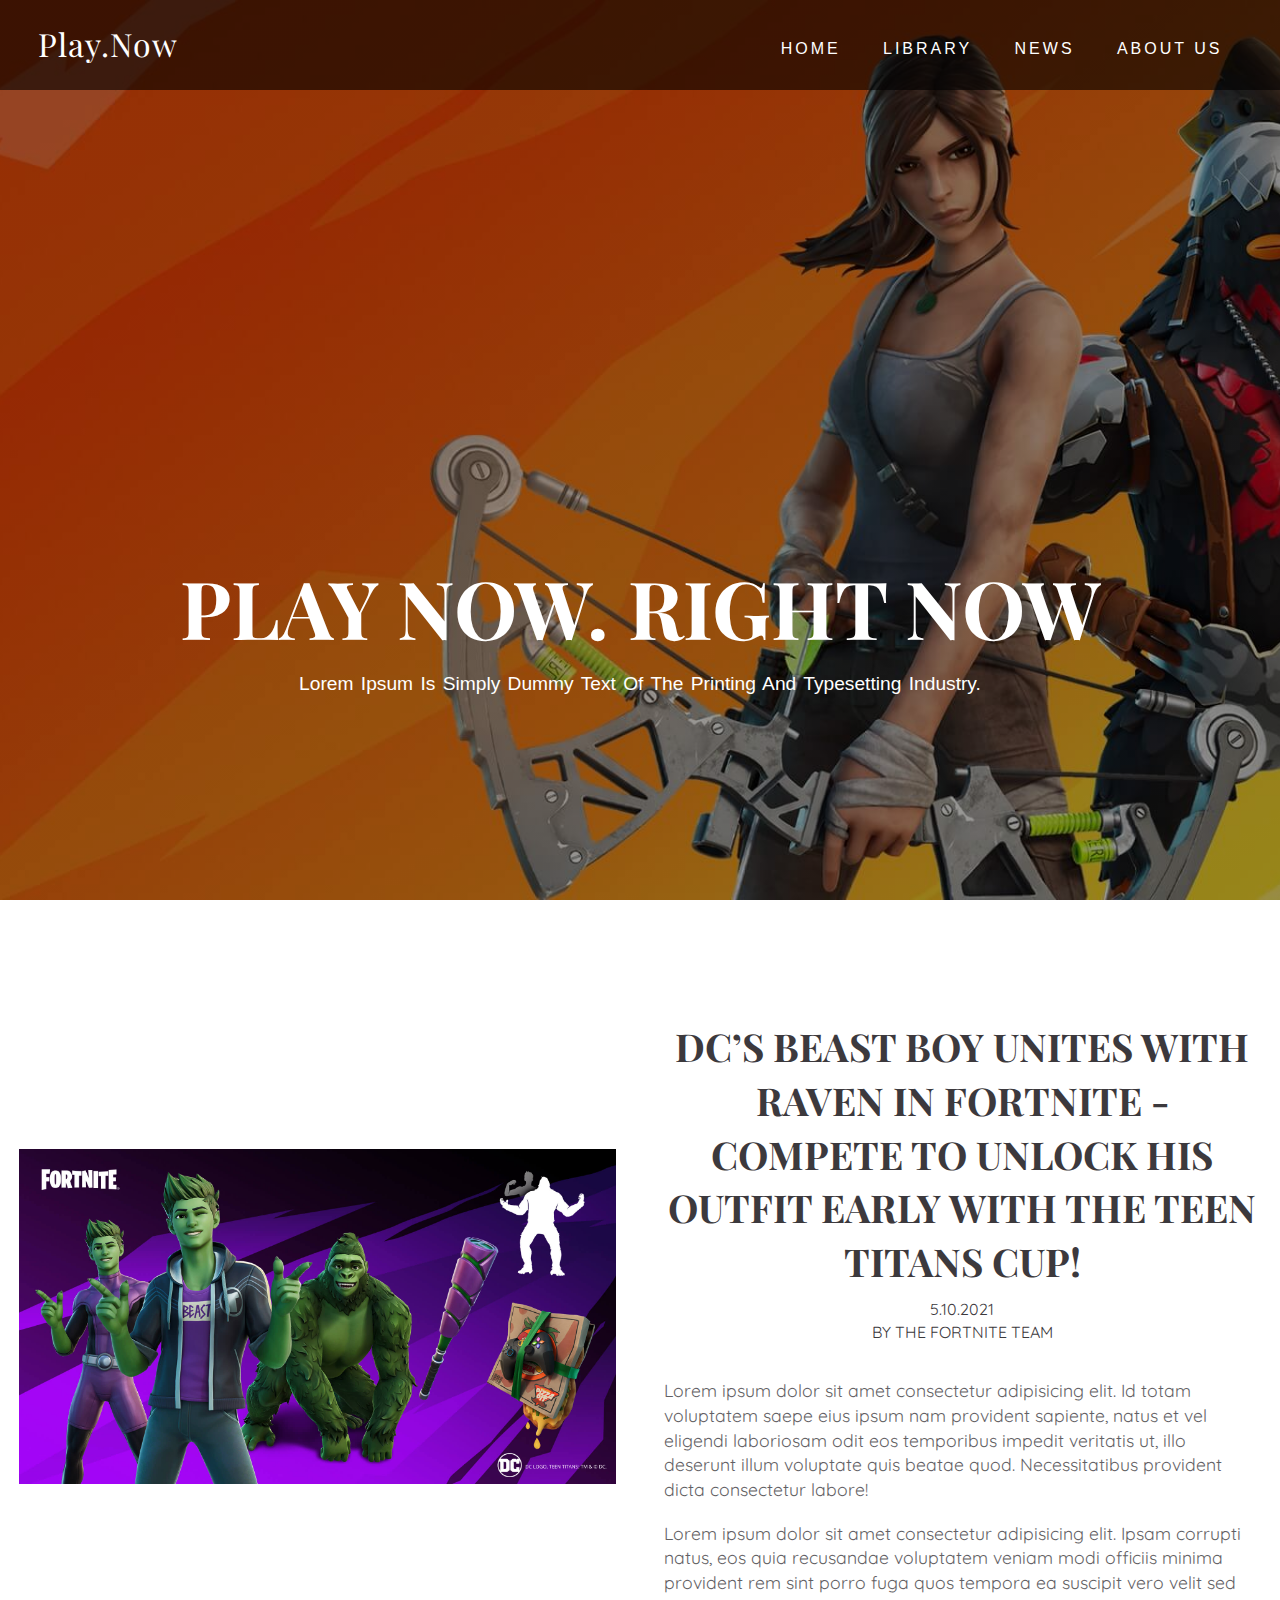
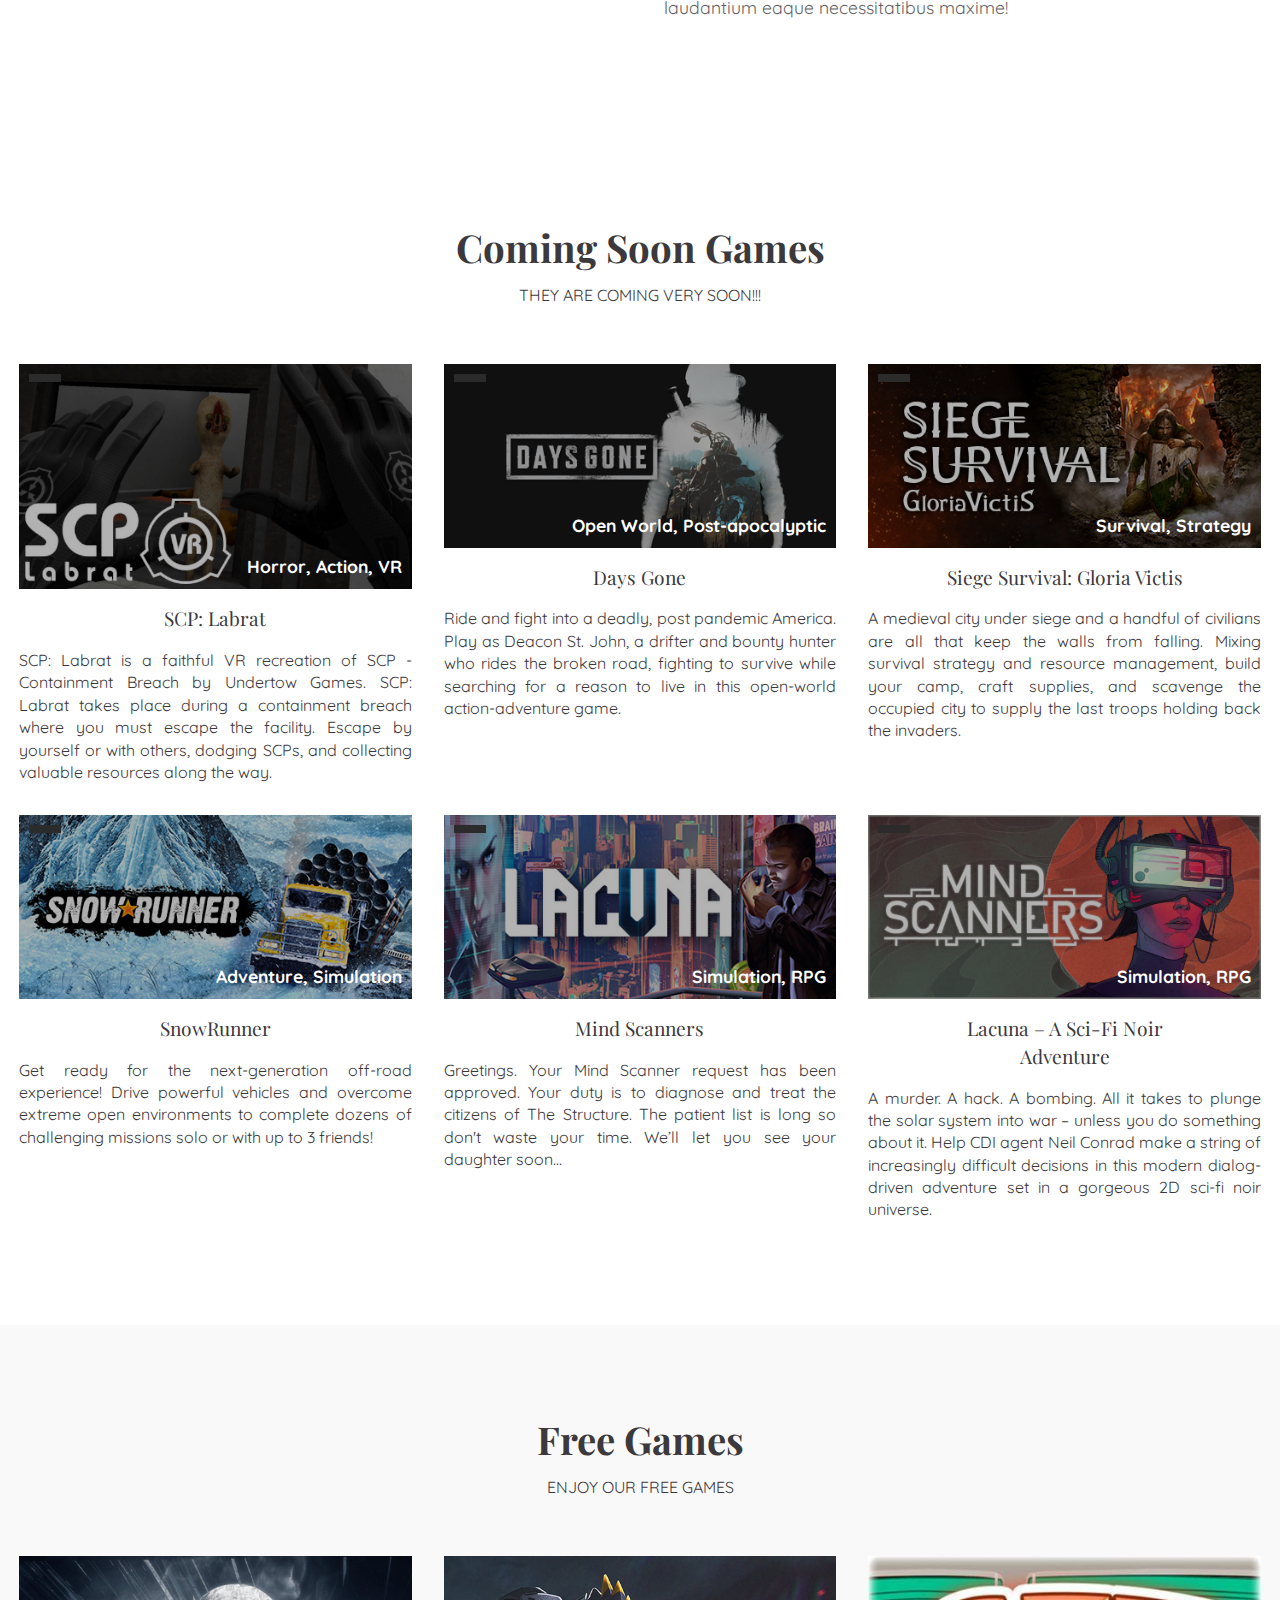
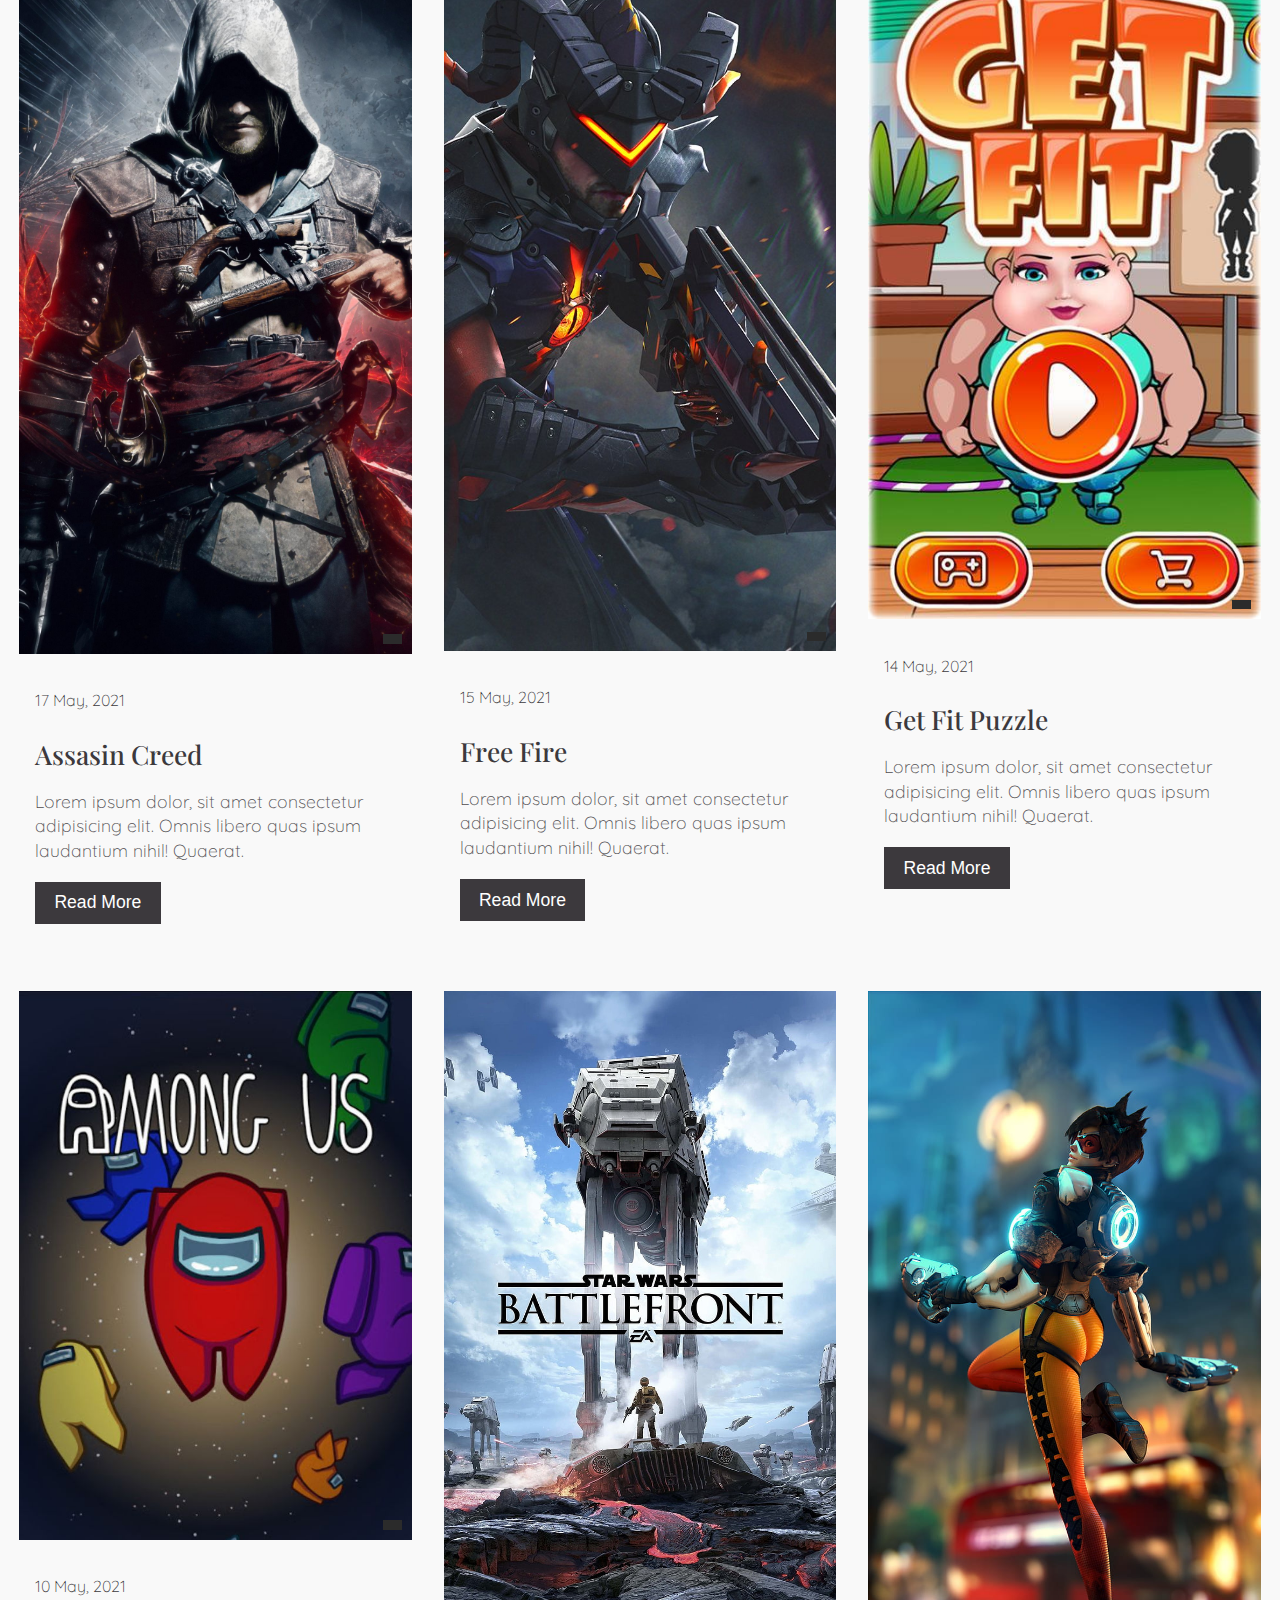
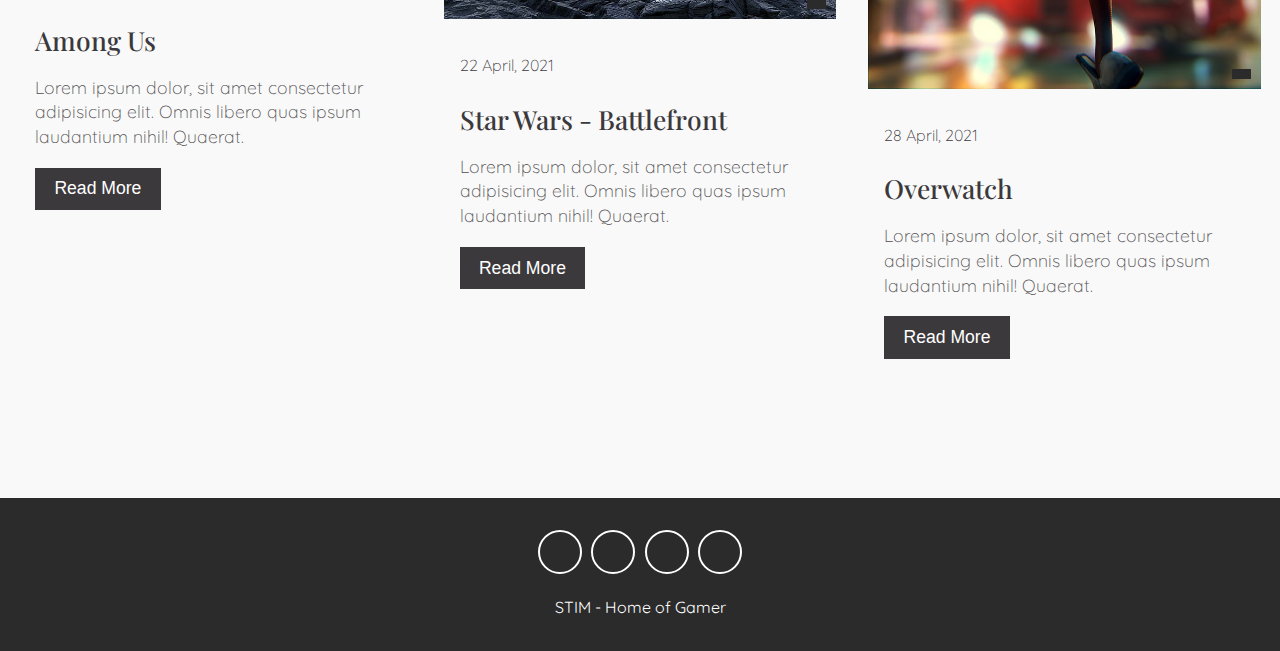
==== commit 71de0b8f: "18mei" ====
--- a/index.html
+++ b/index.html
@@ -17,7 +17,7 @@
     <header>
         <nav class="navbar">
             <div class="container">
-                <a href="index.html" class="navbar-brand">Art.Design</a>
+                <a href="index.html" class="navbar-brand">Play.Now</a>
                 <div class="navbar-nav">
                     <a href="/index.html">home</a>
                     <a href="/library.html">library</a>
--- a/css/style.css
+++ b/css/style.css
@@ -417,4 +417,183 @@
     .design-content {
         grid-template-columns: repeat(3, 1fr);
     }
+}
+
+
+/* CATEGORIES */
+
+
+/****************/
+
+.main-container {
+    width: 90vw;
+    margin: 0 auto;
+    padding: 40px 0;
+}
+
+.main-container>h2 {
+    text-align: center;
+    padding: 10px 0;
+    font-size: 32px;
+}
+
+.main-container>p {
+    font-weight: 300;
+    padding: 10px 0;
+    opacity: 0.7;
+    text-align: center;
+}
+
+.category-head {
+    margin: 30px 0;
+}
+
+.category-head ul {
+    list-style-type: none;
+    display: flex;
+    flex-wrap: wrap;
+    justify-content: center;
+}
+
+.category-title {
+    flex: 0 0 calc(16.6667% - 10px);
+    display: flex;
+    justify-content: center;
+    background: #a8a8a8;
+    padding: 12px;
+    color: #fff;
+    margin: 5px;
+    cursor: pointer;
+    transition: all 0.4s ease;
+}
+
+.category-title:hover {
+    opacity: 0.7;
+}
+
+.category-title li {
+    padding: 0 10px;
+}
+
+.category-title span {
+    color: #222;
+}
+
+
+/** single post **/
+
+.posts-main-container {
+    display: grid;
+    grid-template-columns: repeat(3, 1fr);
+    grid-gap: 40px;
+}
+
+.posts-main-container>div {
+    box-shadow: 0px 8px 22px -12px rgba(0, 0, 0, 0.64);
+}
+
+.post-img {
+    position: relative;
+}
+
+.category-name {
+    position: absolute;
+    top: 20px;
+    left: 20px;
+    text-transform: uppercase;
+    font-size: 13px;
+    color: #fff;
+    padding: 4px 10px;
+    border-radius: 2px;
+}
+
+.business .category-name {
+    background: #00a7ea;
+}
+
+.favorite .category-name {
+    background: #f03250;
+}
+
+.featured .category-name {
+    background: #f0544f;
+}
+
+.recommended .category-name {
+    background: #2c2a4a;
+}
+
+.sports .category-name {
+    background: #a1e44d;
+}
+
+.post-content {
+    padding: 25px;
+}
+
+.post-content-top {
+    background: #80ced7;
+    color: #fff;
+    opacity: 0.8;
+    padding: 5px 0 5px 15px;
+}
+
+.post-content-top span {
+    padding-right: 20px;
+}
+
+.post-content-top .fa-comment,
+.post-content-top .fa-calendar {
+    padding-right: 5px;
+}
+
+.post-content h2 {
+    font-size: 22px;
+    padding: 12px 0;
+    font-weight: 400;
+}
+
+.post-content p {
+    opacity: 0.7;
+    font-size: 15px;
+    line-height: 1.8;
+}
+
+.read-btn {
+    border: none;
+    padding: 8px 15px;
+    display: block;
+    margin: 5px auto;
+    font-family: 'Poppins', sans-serif;
+    font-size: 15px;
+    cursor: pointer;
+    border: 1px solid #292929;
+    background: transparent;
+    margin-bottom: 40px;
+}
+
+.read-btn:hover {
+    background: #f6f6f6;
+}
+
+
+/***************/
+
+@media(max-width: 1170px) {
+    .posts-main-container {
+        grid-template-columns: repeat(2, 1fr);
+    }
+}
+
+@media(max-width: 768px) {
+    .posts-main-container {
+        grid-template-columns: 1fr;
+    }
+}
+
+
+/***********/
+
+.active {
+    background: #f0544f;
 }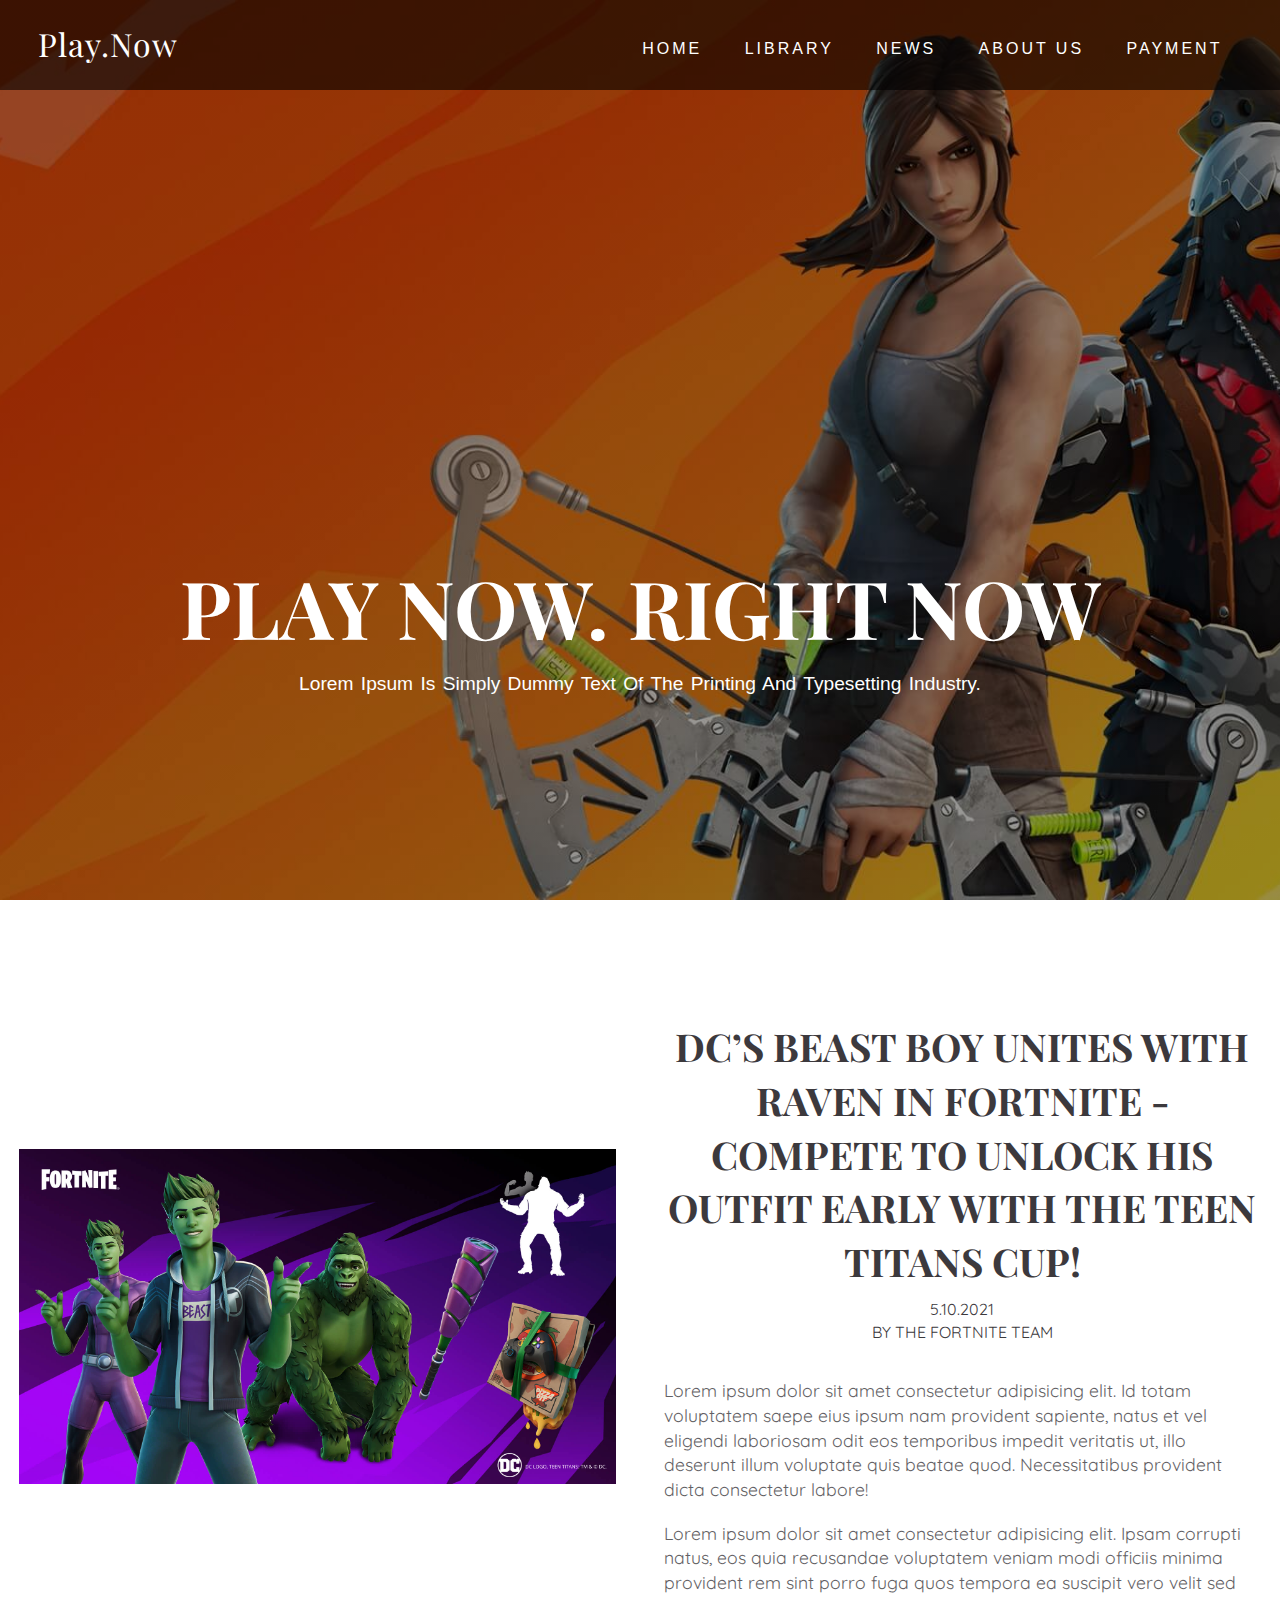
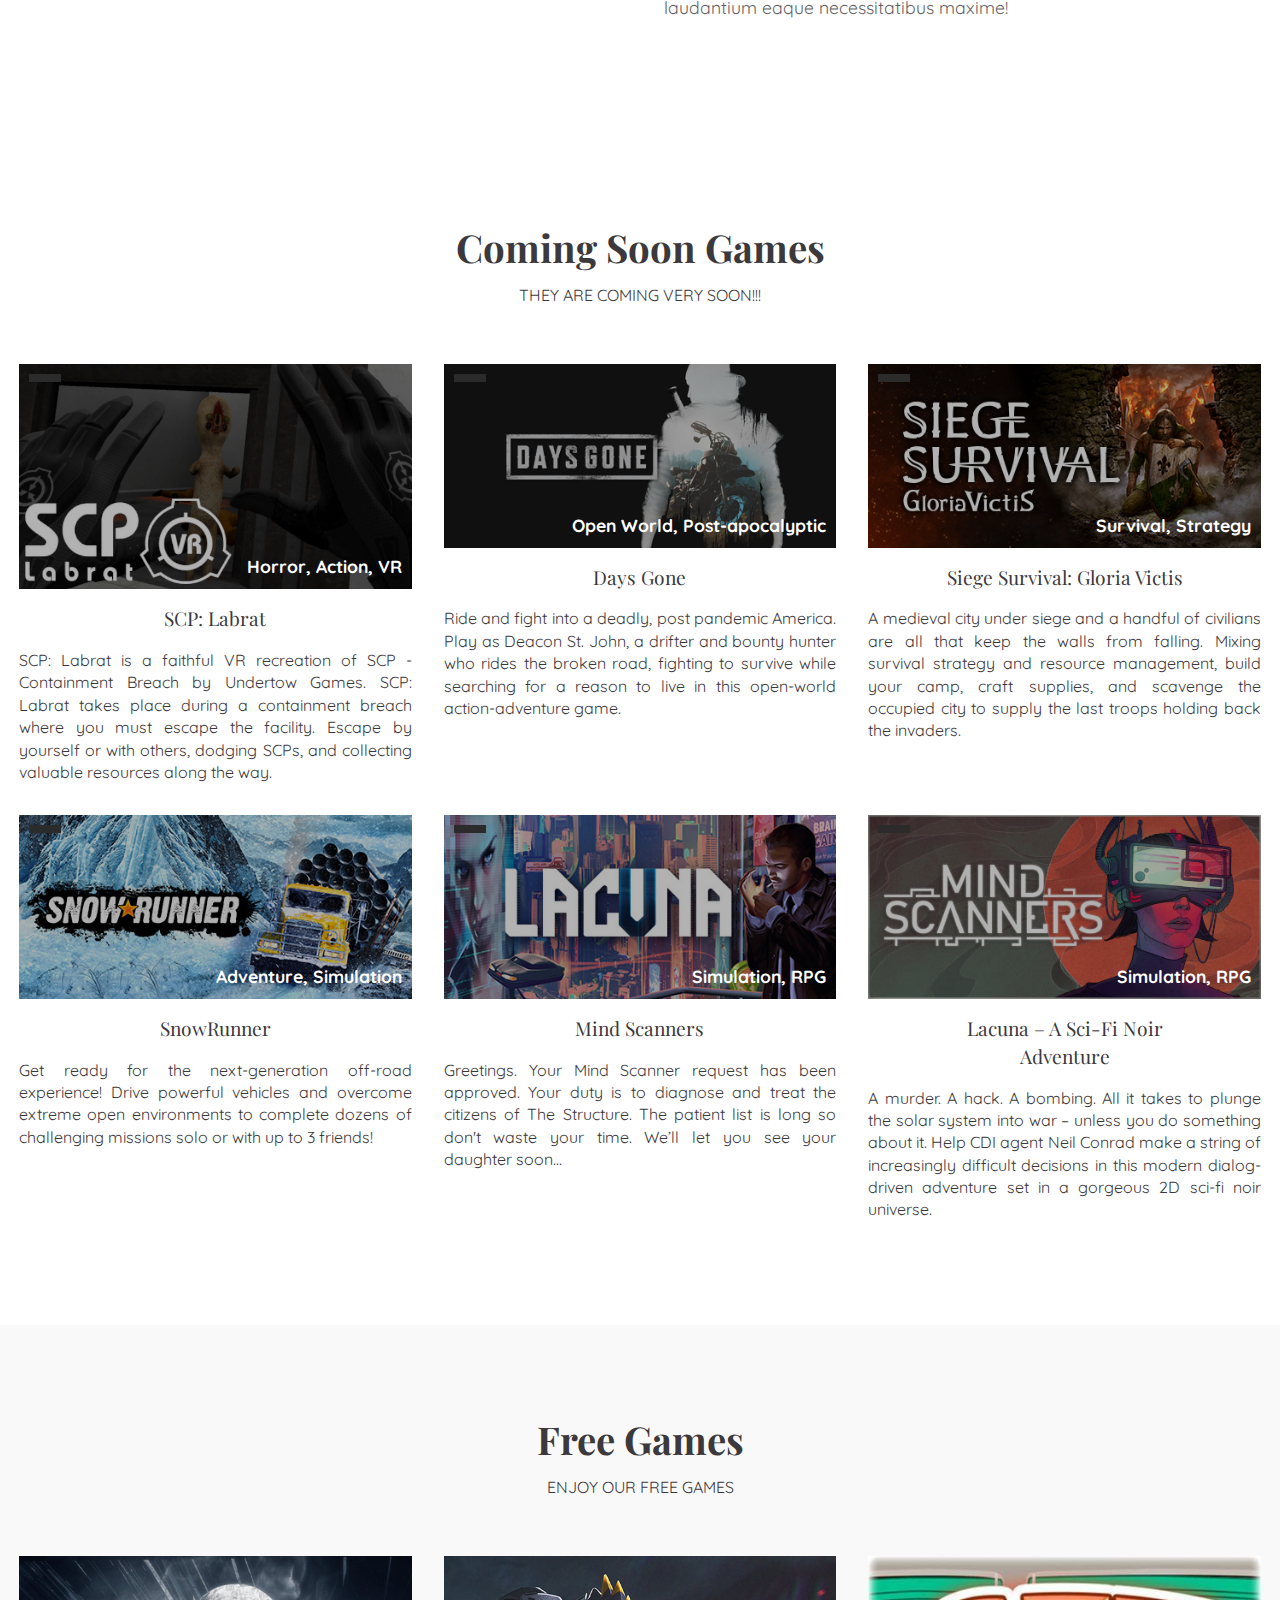
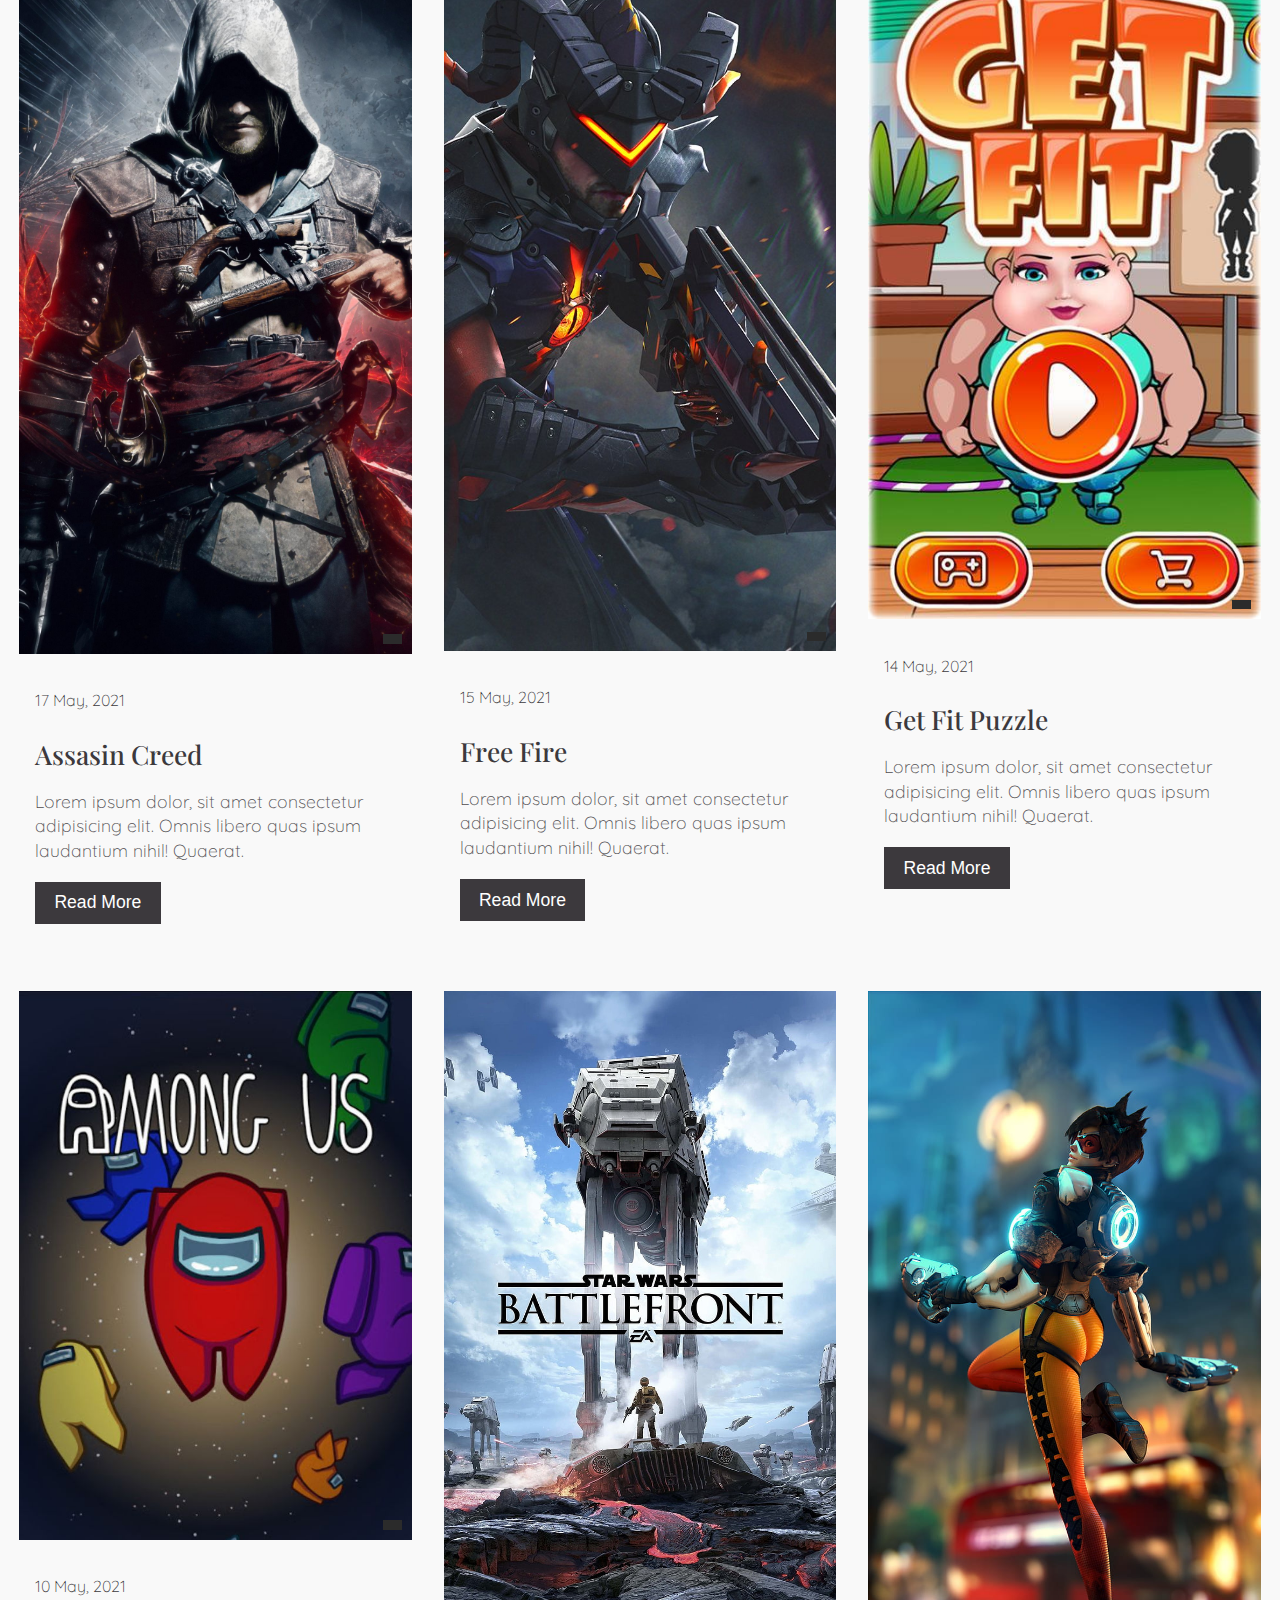
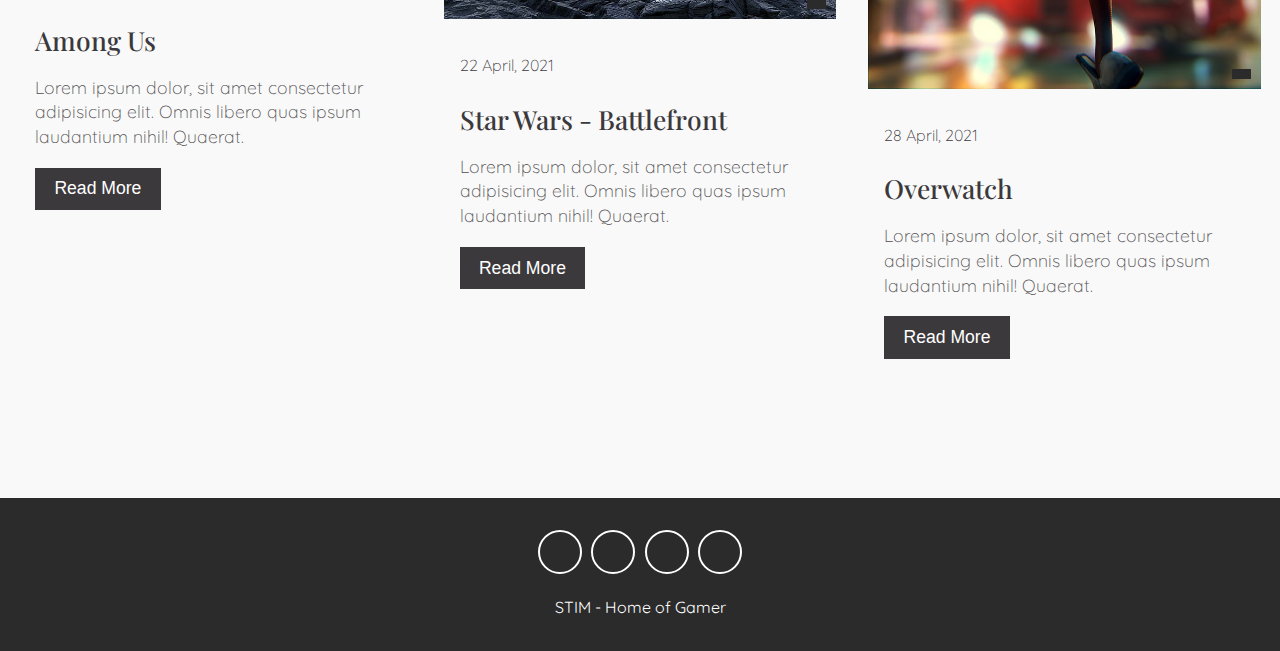
==== commit 5d690844: "29 mei" ====
--- a/index.html
+++ b/index.html
@@ -23,6 +23,7 @@
                     <a href="/library.html">library</a>
                     <a href="/news.html">news</a>
                     <a href="/aboutus.html">about us</a>
+                    <a href="/payment.html">payment</a>
                 </div>
             </div>
         </nav>
--- a/css/style.css
+++ b/css/style.css
@@ -5,6 +5,20 @@
     --Roboto: 'Roboto', sans-serif;
     --dark: #3c393d;
     --exDark: #2b2b2b;
+    /*      Theme colors        */
+    --text-gray: #3f4954;
+    --text-light: #686666da;
+    --bg-color: #0f0f0f;
+    --white: #ffffff;
+    --midnight: #104f55;
+    /* gradient color   */
+    --sky: linear-gradient(120deg, #a1c4fd 0%, #c2e9fb 100%);
+    /*      theme font-family   */
+    --Abel: 'Abel', cursive;
+    --Anton: 'Anton', cursive;
+    --Josefin: 'Josefin', cursive;
+    --Lexend: 'Lexend', cursive;
+    --Livvic: 'Livvic', cursive;
 }
 
 * {
@@ -155,6 +169,15 @@
     font-size: 2.4rem;
 }
 
+
+/* responsive H2 */
+
+@media only screen and (max-width: 520px) {
+    .title h2 {
+        font-size: 1rem;
+    }
+}
+
 .title p {
     text-transform: uppercase;
     padding: 0.6rem 0;
@@ -314,9 +337,6 @@
     padding: 0.6rem 0;
     opacity: 0.8;
 }
-
-
-/* footer */
 
 footer {
     background: var(--exDark);
@@ -596,4 +616,337 @@
 
 .active {
     background: #f0544f;
-}+}
+
+
+/* FORM STYLE START */
+
+.bannerthank {
+    position: relative;
+    height: 700px;
+    background-image: url("/assets/images/battlepass.jpg");
+    background-size: cover;
+    display: flex;
+    justify-content: center;
+    align-items: center;
+    text-align: center;
+}
+
+.bannerthank::after {
+    content: "";
+    background-color: rgba(0, 0, 0, 0.2);
+    position: absolute;
+    width: 100%;
+    height: 100%;
+}
+
+.bannerthank h1 {
+    position: absolute;
+    margin: 0;
+    font-size: 40px;
+    color: #fff;
+    z-index: 2;
+    line-height: 83px;
+}
+
+
+/* FORM STYLE END */
+
+
+/* ---------------- Site Content ----------------*/
+
+main .site-content {
+    display: grid;
+    grid-template-columns: 70% 30%;
+}
+
+main .post-contentt {
+    width: 100%;
+}
+
+main .site-content .post-contentt>.post-image,
+.post-title {
+    padding: 1rem 2rem;
+    position: relative;
+}
+
+main .site-content .post-contentt>.post-image .post-info {
+    background: var(--sky);
+    padding: 1rem;
+    position: absolute;
+    bottom: 0%;
+    left: 20vw;
+    border-radius: 3rem;
+}
+
+main .site-content .post-contentt>.post-image>div {
+    overflow: hidden;
+}
+
+main .site-content .post-contentt>.post-image .img {
+    width: 100%;
+    transition: all 1s ease;
+}
+
+main .site-content .post-contentt>.post-image .img:hover {
+    transform: scale(1.3);
+}
+
+main .site-content .post-contentt>.post-image .post-info span {
+    margin: 0 .5rem;
+}
+
+main .post-contentt .post-title a {
+    font-family: var(--Anton);
+    font-size: 1.5rem;
+}
+
+.site-content .post-contentt .post-title .post-btn {
+    border-radius: 0;
+    padding: .7rem 1.5rem;
+    background: #cc7c21;
+}
+
+.site-content .pagination {
+    justify-content: center;
+    color: var(--text-gray);
+    margin: 4rem 0;
+}
+
+.site-content .pagination a {
+    padding: .6rem .9rem;
+    border-radius: 2rem;
+    margin: 0 .3rem;
+    font-family: var(--Lexend);
+}
+
+.site-content .pagination .pages {
+    background: var(--text-gray);
+    color: var(--white);
+}
+
+
+/* -------x-------- Site Content --------x-------*/
+
+
+/* --------------- Sidebar ----------------------- */
+
+.site-content>.sidebar .category-list {
+    font-family: var(--Livvic);
+}
+
+.site-content>.sidebar .category-list .list-items {
+    background: var(--sky);
+    padding: .4rem 1rem;
+    margin: .8rem 0;
+    border-radius: 3rem;
+    width: 70%;
+    display: flex;
+    justify-content: space-between;
+}
+
+.site-content>.sidebar .category-list .list-items a {
+    color: black;
+}
+
+.site-content .sidebar .popular-post .post-content {
+    padding: 1rem 0;
+}
+
+.site-content .sidebar .popular-post h2 {
+    padding-top: 1rem;
+}
+
+.site-content .sidebar .popular-post .post-info {
+    padding: .4rem .1rem !important;
+    bottom: 0rem !important;
+    left: 1.5rem !important;
+    border-radius: 0rem !important;
+    background: white !important;
+}
+
+.site-content .sidebar .popular-post .post-title a {
+    font-size: 1rem;
+}
+
+.site-content .sidebar .newsletter {
+    padding-top: 10rem;
+}
+
+.site-content .sidebar .newsletter .form-element {
+    padding: .5rem 2rem;
+}
+
+.site-content .sidebar .newsletter .input-element {
+    width: 80%;
+    height: 1.9rem;
+    padding: .3rem .5rem;
+    font-family: var(--Lexend);
+    font-size: 1rem;
+}
+
+.site-content .sidebar .newsletter .form-btn {
+    border-radius: 0;
+    padding: .8rem 32%;
+    margin: 1rem 0;
+    background: var(--sky);
+}
+
+.site-content .sidebar .popular-tags {
+    padding: 5rem 0;
+}
+
+.site-content .sidebar .popular-tags .tags .tag {
+    background: var(--sky);
+    padding: .4rem 1rem;
+    border-radius: 3rem;
+    margin: .4rem .6rem;
+}
+
+
+/* -------x------- Sidebar -----------x----------- */
+
+
+/* about us */
+
+#aboutus {
+    padding: 0em 0 6em 0;
+}
+
+@media screen and (max-width: 736px) {
+    #aboutus {
+        padding: 0em 0 4em 0;
+    }
+}
+
+
+/* Wrapper */
+
+#wrapper>*>.inner {
+    /* width: 100%; */
+    max-width: 68em;
+    margin: 100px auto;
+    padding: 0 2.5em;
+}
+
+#wrapper .inner img {
+    width: 600px;
+    /* margin: 0 auto; */
+}
+
+#wrapper .inner p {
+    /* max-width: 50em; */
+    text-align: justify;
+}
+
+
+/* #wrapper .inner h1 {
+    text-align: center;
+} */
+
+@media screen and (max-width: 736px) {
+    #wrapper>*>.inner {
+        padding: 0 1.25em;
+    }
+    #wrapper .inner img {
+        width: 300px;
+    }
+    #wrapper .inner p {
+        font-size: 1.1rem;
+        padding: 0.6rem 0;
+        opacity: 0.8;
+        /* width: 300px; */
+    }
+}
+
+
+/* responsive */
+
+@media only screen and (max-width: 1130px) {
+    .site-content .post-content>.post-image .post-info {
+        left: 2rem !important;
+        bottom: 1.2rem !important;
+        border-radius: 0% !important;
+    }
+    .site-content .sidebar .popular-post .post-info {
+        display: none !important;
+    }
+    footer.footer .container {
+        grid-template-columns: repeat(2, 1fr);
+    }
+}
+
+
+/*      x       Viewport less then or equal to 1130px    x     */
+
+
+/*              Viewport less then or equal to 750px            */
+
+@media only screen and (max-width: 750px) {
+    .nav .nav-menu,
+    .nav .nav-items {
+        flex-direction: column;
+    }
+    .nav .toggle-collapse {
+        display: initial;
+    }
+    main .site-content {
+        grid-template-columns: 100%;
+    }
+    footer.footer .container {
+        grid-template-columns: repeat(1, 1fr);
+    }
+}
+
+
+/*        x      Viewport less then or equal to 750px       x     */
+
+
+/*              Viewport less then or equal to 520px            */
+
+@media only screen and (max-width: 520px) {
+    main .blog {
+        height: 125vh;
+    }
+    .site-content .post-content>.post-image .post-info {
+        display: none;
+    }
+    footer.footer .container>div {
+        padding: 1rem .9rem !important;
+    }
+    footer .rights {
+        padding: 0 1.4rem;
+        text-align: center;
+    }
+    nav .toggle-collapse {
+        width: 80% !important;
+    }
+}
+
+
+/*        x      Viewport less then or equal to 520px       x     */
+
+
+/* responsive */
+
+
+/* -------x-------- Global Class --------x-------*/
+
+.flex-row {
+    display: flex;
+    flex-direction: row;
+    flex-wrap: wrap;
+}
+
+button.btn {
+    border: none;
+    border-radius: 2rem;
+    padding: 1rem 3rem;
+    font-size: 1rem;
+    font-family: var(--Livvic);
+    cursor: pointer;
+    color: white;
+}
+
+
+/* -------x-------- Global Class --------x-------*/